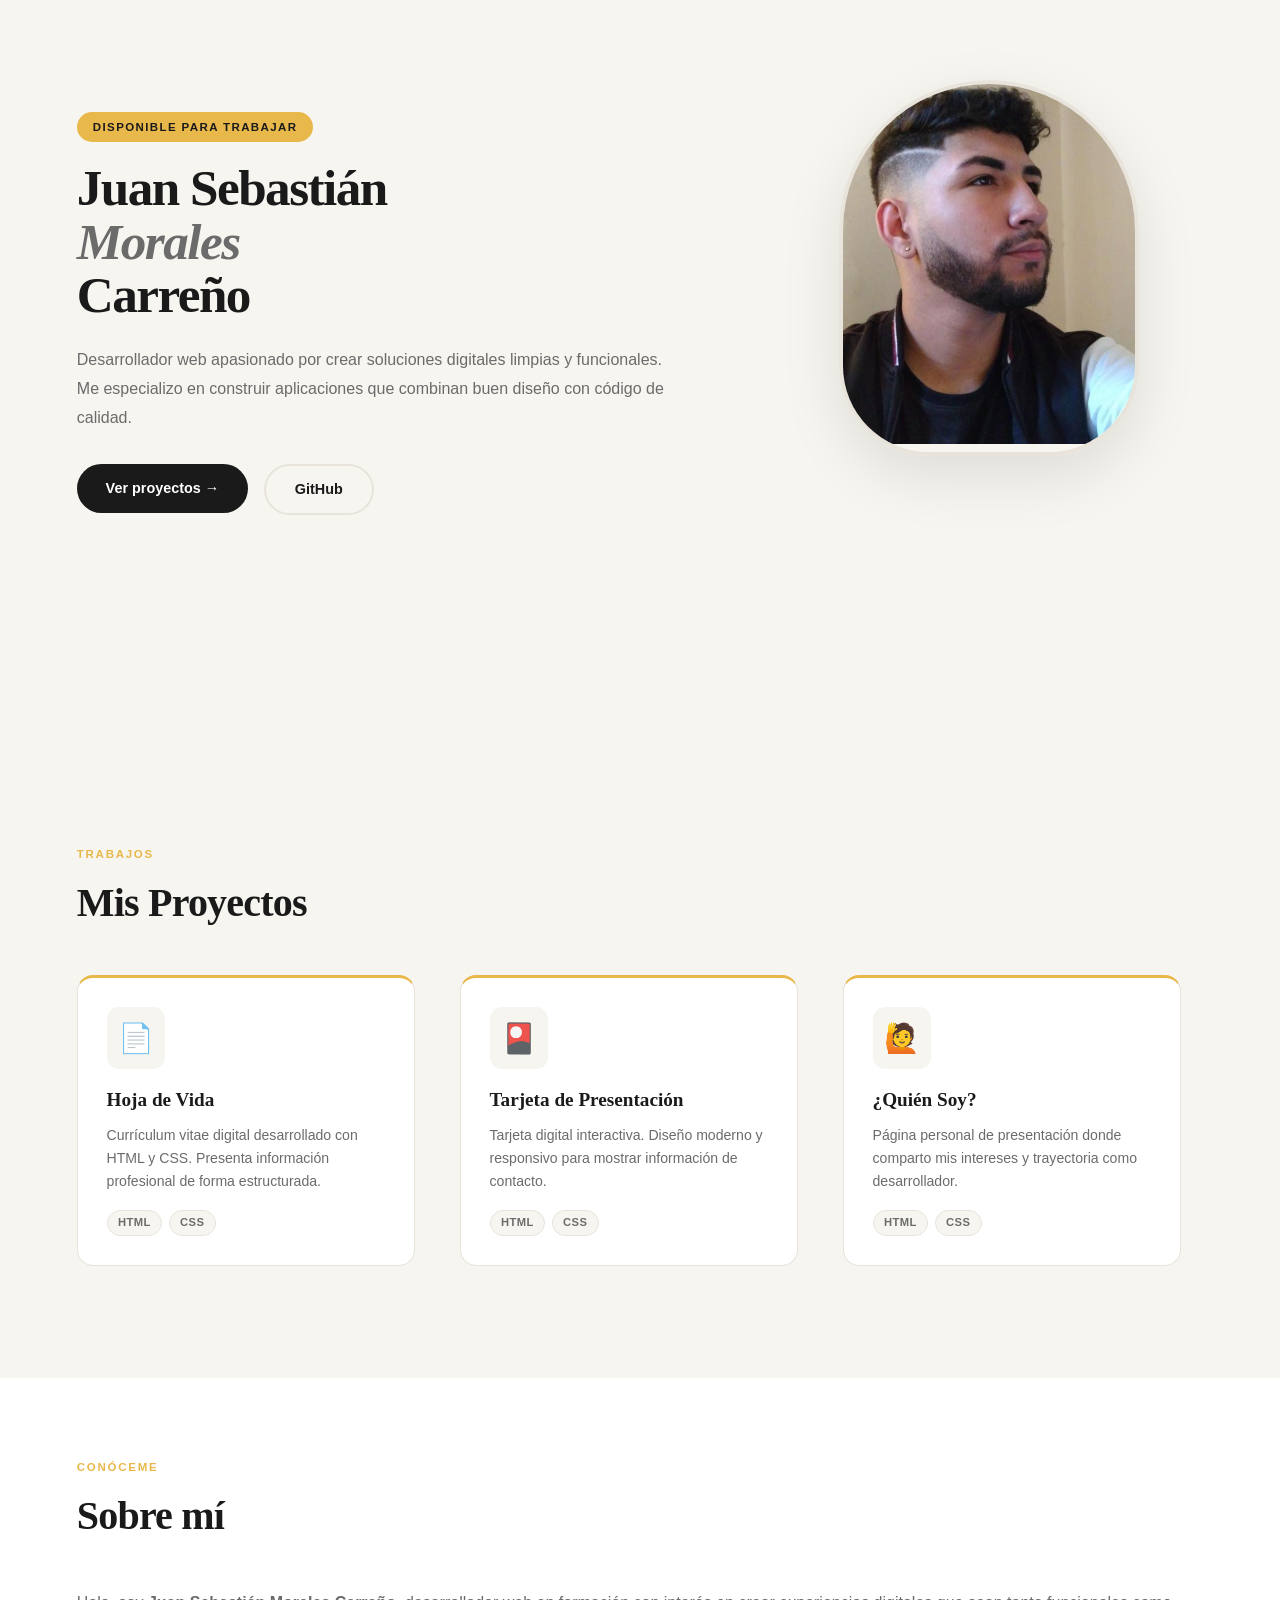
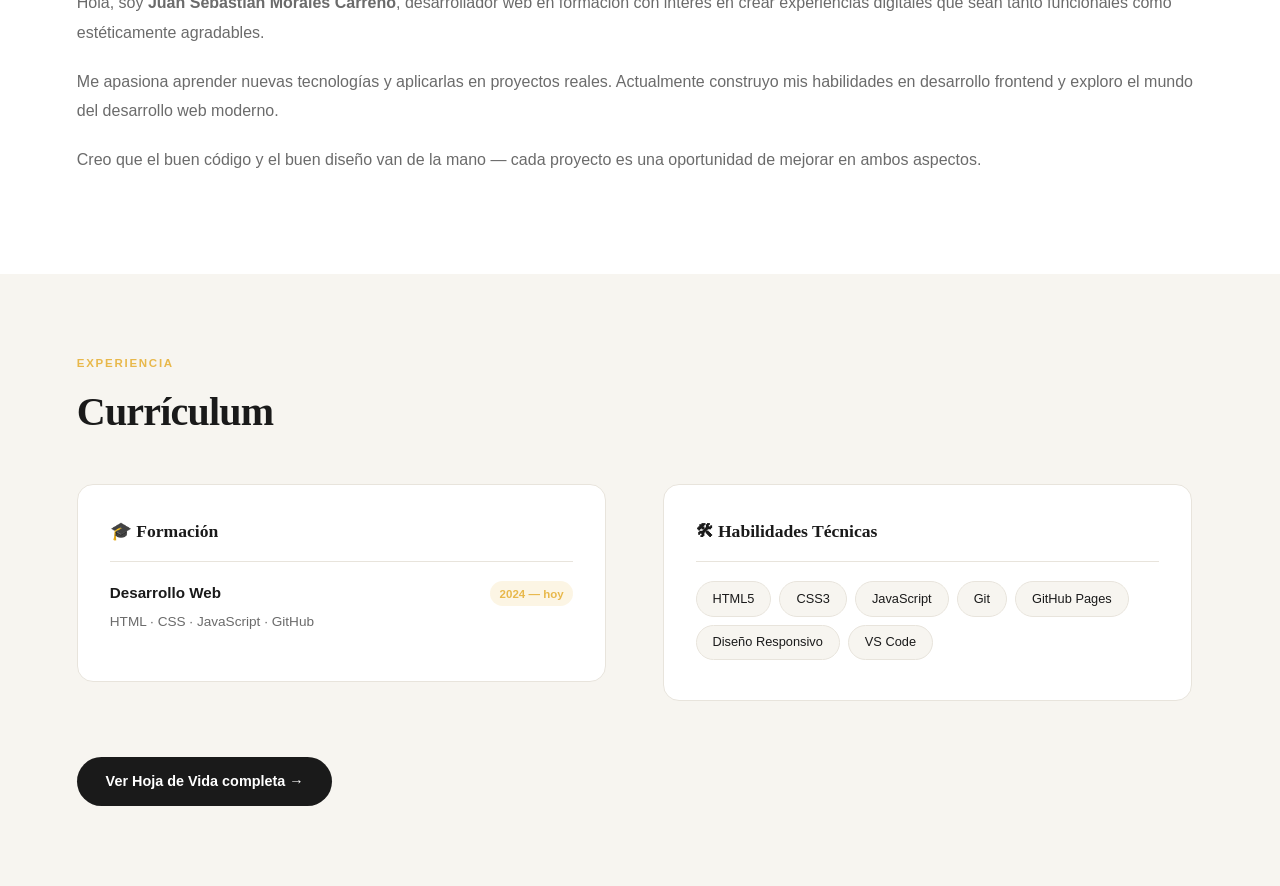
==== index.html @ 696deb28 "Update index.html" ====
<!DOCTYPE html>
<html lang="es">
<head>
    <meta charset="UTF-8">
    <meta name="viewport" content="width=device-width, initial-scale=1.0">
    <title>Portafolio | Juan Sebastián Morales</title>
    <link rel="stylesheet" href="./style.css">
</head>
<body>

    <div class="seccion-inicio">
        <div class="columna-foto">
            <div class="marco-foto">
                <img src="./img/foto_perfil.png" alt="Juan Sebastián Morales">
            </div>
        </div>
        <div class="columna-texto">
            <span class="etiqueta-disponible">Disponible para trabajar</span>
            <h1 class="titulo-principal">Juan Sebastián<br><em>Morales</em><br>Carreño</h1>
            <p class="descripcion-inicio">
                Desarrollador web apasionado por crear soluciones digitales limpias y funcionales.
                Me especializo en construir aplicaciones que combinan buen diseño con código de calidad.
            </p>
            <div class="grupo-botones">
                <a class="btn-primario" onclick="document.getElementById('proyectos').scrollIntoView({behavior:'smooth'})" style="cursor:pointer;">Ver proyectos →</a>
                <a class="btn-secundario" href="https://github.com/juanMorales02" target="_blank">GitHub</a>
            </div>
        </div>
    </div>

    <div class="seccion-proyectos" id="proyectos">
        <span class="etiqueta-seccion">Trabajos</span>
        <h2 class="titulo-seccion">Mis Proyectos</h2>
        <div class="rejilla-proyectos">

            <a class="tarjeta-proyecto" href="./proyecto/Hoja-de-vida/index.html" target="_blank">
                <span class="icono-proyecto">📄</span>
                <span class="nombre-proyecto">Hoja de Vida</span>
                <p class="descripcion-proyecto">Currículum vitae digital desarrollado con HTML y CSS. Presenta información profesional de forma estructurada.</p>
                <div class="grupo-etiquetas">
                    <span class="etiqueta-tech">HTML</span>
                    <span class="etiqueta-tech">CSS</span>
                </div>
            </a>

            <a class="tarjeta-proyecto" href="./proyecto/Tarjeta/index.html" target="_blank">
                <span class="icono-proyecto">🎴</span>
                <span class="nombre-proyecto">Tarjeta de Presentación</span>
                <p class="descripcion-proyecto">Tarjeta digital interactiva. Diseño moderno y responsivo para mostrar información de contacto.</p>
                <div class="grupo-etiquetas">
                    <span class="etiqueta-tech">HTML</span>
                    <span class="etiqueta-tech">CSS</span>
                </div>
            </a>

            <a class="tarjeta-proyecto" href="./proyecto/Quien-Soy/index.html" target="_blank">
                <span class="icono-proyecto">🙋</span>
                <span class="nombre-proyecto">¿Quién Soy?</span>
                <p class="descripcion-proyecto">Página personal de presentación donde comparto mis intereses y trayectoria como desarrollador.</p>
                <div class="grupo-etiquetas">
                    <span class="etiqueta-tech">HTML</span>
                    <span class="etiqueta-tech">CSS</span>
                </div>
            </a>

        </div>
    </div>

    <div class="seccion-sobre-mi" id="sobre-mi">
        <span class="etiqueta-seccion">Conóceme</span>
        <h2 class="titulo-seccion">Sobre mí</h2>
        <p class="parrafo-sobre-mi">
            Hola, soy <strong>Juan Sebastián Morales Carreño</strong>, desarrollador web en formación con interés en crear experiencias digitales que sean tanto funcionales como estéticamente agradables.
        </p>
        <p class="parrafo-sobre-mi">
            Me apasiona aprender nuevas tecnologías y aplicarlas en proyectos reales. Actualmente construyo mis habilidades en desarrollo frontend y exploro el mundo del desarrollo web moderno.
        </p>
        <p class="parrafo-sobre-mi">
            Creo que el buen código y el buen diseño van de la mano — cada proyecto es una oportunidad de mejorar en ambos aspectos.
        </p>
    </div>

    <div class="seccion-curriculum" id="curriculum">
        <span class="etiqueta-seccion">Experiencia</span>
        <h2 class="titulo-seccion">Currículum</h2>
        <div class="rejilla-cv">
            <div class="tarjeta-cv">
                <span class="encabezado-cv">🎓 Formación</span>
                <div class="elemento-cv">
                    <span class="titulo-cv">Desarrollo Web</span>
                    <span class="fecha-cv">2024 — hoy</span>
                    <span class="subtitulo-cv">HTML · CSS · JavaScript · GitHub</span>
                </div>
            </div>
            <div class="tarjeta-cv">
                <span class="encabezado-cv">🛠 Habilidades Técnicas</span>
                <div class="lista-habilidades">
                    <span class="habilidad">HTML5</span>
                    <span class="habilidad">CSS3</span>
                    <span class="habilidad">JavaScript</span>
                    <span class="habilidad">Git</span>
                    <span class="habilidad">GitHub Pages</span>
                    <span class="habilidad">Diseño Responsivo</span>
                    <span class="habilidad">VS Code</span>
                </div>
            </div>
        </div>
        <div class="centro-boton">
            <a class="btn-primario" href="./proyecto/Hoja-de-vida/index.html" target="_blank">Ver Hoja de Vida completa →</a>
        </div>
    </div>

</body>
</html>
---- style.css ----
* { box-sizing: border-box; margin: 0; padding: 0; }
 
    :root {
      --fondo: #f7f5f0;
      --superficie: #ffffff;
      --texto: #1a1a1a;
      --apagado: #6b6b6b;
      --acento: #e8b84b;
      --borde: #e8e4dc;
      --radio: 16px;
    }
 
    html { scroll-behavior: smooth; }
 
    body {
      font-family: "DM Sans", sans-serif;
      background: var(--fondo);
      color: var(--texto);
      line-height: 1.6;
    }

    .seccion-inicio {
      padding: 5rem 6%;
      background: var(--fondo);
      min-height: 85vh;
      overflow: hidden;
    }
    .columna-foto {
      width: 38%;
      float: right;
      text-align: center;
    }
    .marco-foto {
      width: 100%;
      max-width: 300px;
      border-radius: 200px 200px 120px 120px;
      overflow: hidden;
      border: 4px solid var(--borde);
      box-shadow: 0 20px 60px rgba(0,0,0,0.1);
      margin: 0 auto;
    }
    .marco-foto img {
      width: 100%;
      height: 360px;
      object-fit: cover;
      object-position: top center;
    }
    .columna-texto {
      width: 55%;
      float: left;
      padding-right: 2rem;
      padding-top: 2rem;
    }
    .etiqueta-disponible {
      background: var(--acento);
      color: var(--texto);
      font-size: 0.72rem;
      font-weight: 700;
      letter-spacing: 0.12em;
      text-transform: uppercase;
      padding: 0.35rem 1rem;
      border-radius: 99px;
      margin-bottom: 1.2rem;
      float: left;
      clear: left;
    }
    .titulo-principal {
      font-family: "Playfair Display", serif;
      font-size: 3.2rem;
      font-weight: 900;
      line-height: 1.05;
      letter-spacing: -0.03em;
      margin-bottom: 1.5rem;
      float: left;
      clear: left;
      width: 100%;
    }
    .titulo-principal em {
      font-style: italic;
      color: var(--apagado);
    }
    .descripcion-inicio {
      font-size: 1rem;
      color: var(--apagado);
      line-height: 1.8;
      margin-bottom: 2rem;
      float: left;
      clear: left;
      width: 100%;
    }
    .grupo-botones {
      float: left;
      clear: left;
      width: 100%;
      overflow: hidden;
    }
    .btn-primario {
      background: var(--texto);
      color: #fff;
      float: left;
      margin-right: 1rem;
      padding: 0.8rem 1.8rem;
      border-radius: 99px;
      font-size: 0.9rem;
      font-weight: 600;
      text-decoration: none;
      cursor: pointer;
      border: none;
    }
    .btn-secundario {
      background: transparent;
      color: var(--texto);
      border: 2px solid var(--borde);
      float: left;
      padding: 0.75rem 1.8rem;
      border-radius: 99px;
      font-size: 0.9rem;
      font-weight: 600;
      text-decoration: none;
      cursor: pointer;
    }

    .etiqueta-seccion {
      font-size: 0.72rem;
      font-weight: 700;
      letter-spacing: 0.15em;
      text-transform: uppercase;
      color: var(--acento);
      margin-bottom: 0.5rem;
      float: left;
      clear: both;
      width: 100%;
    }
    .titulo-seccion {
      font-family: "Playfair Display", serif;
      font-size: 2.5rem;
      font-weight: 700;
      letter-spacing: -0.02em;
      margin-bottom: 2.5rem;
      float: left;
      clear: both;
      width: 100%;
    }

    .seccion-proyectos {
      padding: 5rem 6%;
      background: var(--fondo);
      overflow: hidden;
    }
    .rejilla-proyectos {
      overflow: hidden;
      width: 100%;
      float: left;
    }
    .tarjeta-proyecto {
      width: 30%;
      float: left;
      margin-right: 4%;
      margin-bottom: 2rem;
      background: var(--superficie);
      border: 1px solid var(--borde);
      border-top: 3px solid var(--acento);
      border-radius: var(--radio);
      padding: 1.8rem;
      text-decoration: none;
      color: inherit;
      overflow: hidden;
    }
    .tarjeta-proyecto:nth-child(3n) { margin-right: 0; }
    .tarjeta-proyecto:hover { box-shadow: 0 16px 40px rgba(0,0,0,0.1); }
    .icono-proyecto {
      font-size: 1.8rem;
      background: var(--fondo);
      border-radius: 12px;
      padding: 0.5rem 0.7rem;
      margin-bottom: 1rem;
      float: left;
      clear: both;
    }
    .nombre-proyecto {
      font-family: "Playfair Display", serif;
      font-size: 1.2rem;
      font-weight: 700;
      margin-bottom: 0.5rem;
      float: left;
      clear: both;
      width: 100%;
    }
    .descripcion-proyecto {
      color: var(--apagado);
      font-size: 0.88rem;
      line-height: 1.65;
      margin-bottom: 1rem;
      float: left;
      clear: both;
      width: 100%;
    }
    .grupo-etiquetas {
      overflow: hidden;
      float: left;
      clear: both;
    }
    .etiqueta-tech {
      font-size: 0.7rem;
      font-weight: 600;
      background: var(--fondo);
      color: var(--apagado);
      padding: 0.2rem 0.65rem;
      border-radius: 99px;
      border: 1px solid var(--borde);
      text-transform: uppercase;
      letter-spacing: 0.04em;
      float: left;
      margin-right: 0.4rem;
    }

    .seccion-sobre-mi {
      padding: 5rem 6%;
      background: var(--superficie);
      overflow: hidden;
    }
    .parrafo-sobre-mi {
      color: var(--apagado);
      font-size: 1rem;
      line-height: 1.85;
      margin-bottom: 1.2rem;
      float: left;
      clear: both;
      width: 100%;
    }
 
    .seccion-curriculum {
      padding: 5rem 6%;
      background: var(--fondo);
      overflow: hidden;
    }
    .rejilla-cv {
      overflow: hidden;
      width: 100%;
      float: left;
    }
    .tarjeta-cv {
      width: 47%;
      float: left;
      margin-right: 5%;
      background: var(--superficie);
      border: 1px solid var(--borde);
      border-radius: var(--radio);
      padding: 2rem;
      margin-bottom: 1.5rem;
      overflow: hidden;
    }
    .tarjeta-cv:nth-child(2n) { margin-right: 0; }
    .encabezado-cv {
      font-family: "Playfair Display", serif;
      font-size: 1.1rem;
      font-weight: 700;
      padding-bottom: 1rem;
      border-bottom: 1px solid var(--borde);
      margin-bottom: 1.2rem;
      float: left;
      clear: both;
      width: 100%;
    }
    .elemento-cv {
      float: left;
      clear: both;
      width: 100%;
      margin-bottom: 1rem;
      overflow: hidden;
    }
    .titulo-cv {
      font-weight: 600;
      font-size: 0.95rem;
      float: left;
    }
    .fecha-cv {
      font-size: 0.72rem;
      color: var(--acento);
      font-weight: 700;
      background: rgba(232,184,75,0.15);
      padding: 0.2rem 0.6rem;
      border-radius: 99px;
      float: right;
    }
    .subtitulo-cv {
      font-size: 0.85rem;
      color: var(--apagado);
      margin-top: 0.3rem;
      float: left;
      clear: both;
      width: 100%;
    }
    .lista-habilidades {
      overflow: hidden;
      float: left;
      clear: both;
      width: 100%;
    }
    .habilidad {
      font-size: 0.8rem;
      font-weight: 500;
      background: var(--fondo);
      color: var(--texto);
      padding: 0.4rem 1rem;
      border-radius: 99px;
      border: 1px solid var(--borde);
      float: left;
      margin-right: 0.5rem;
      margin-bottom: 0.5rem;
    }
    .centro-boton {
      text-align: center;
      float: left;
      clear: both;
      width: 100%;
      margin-top: 2rem;
    }
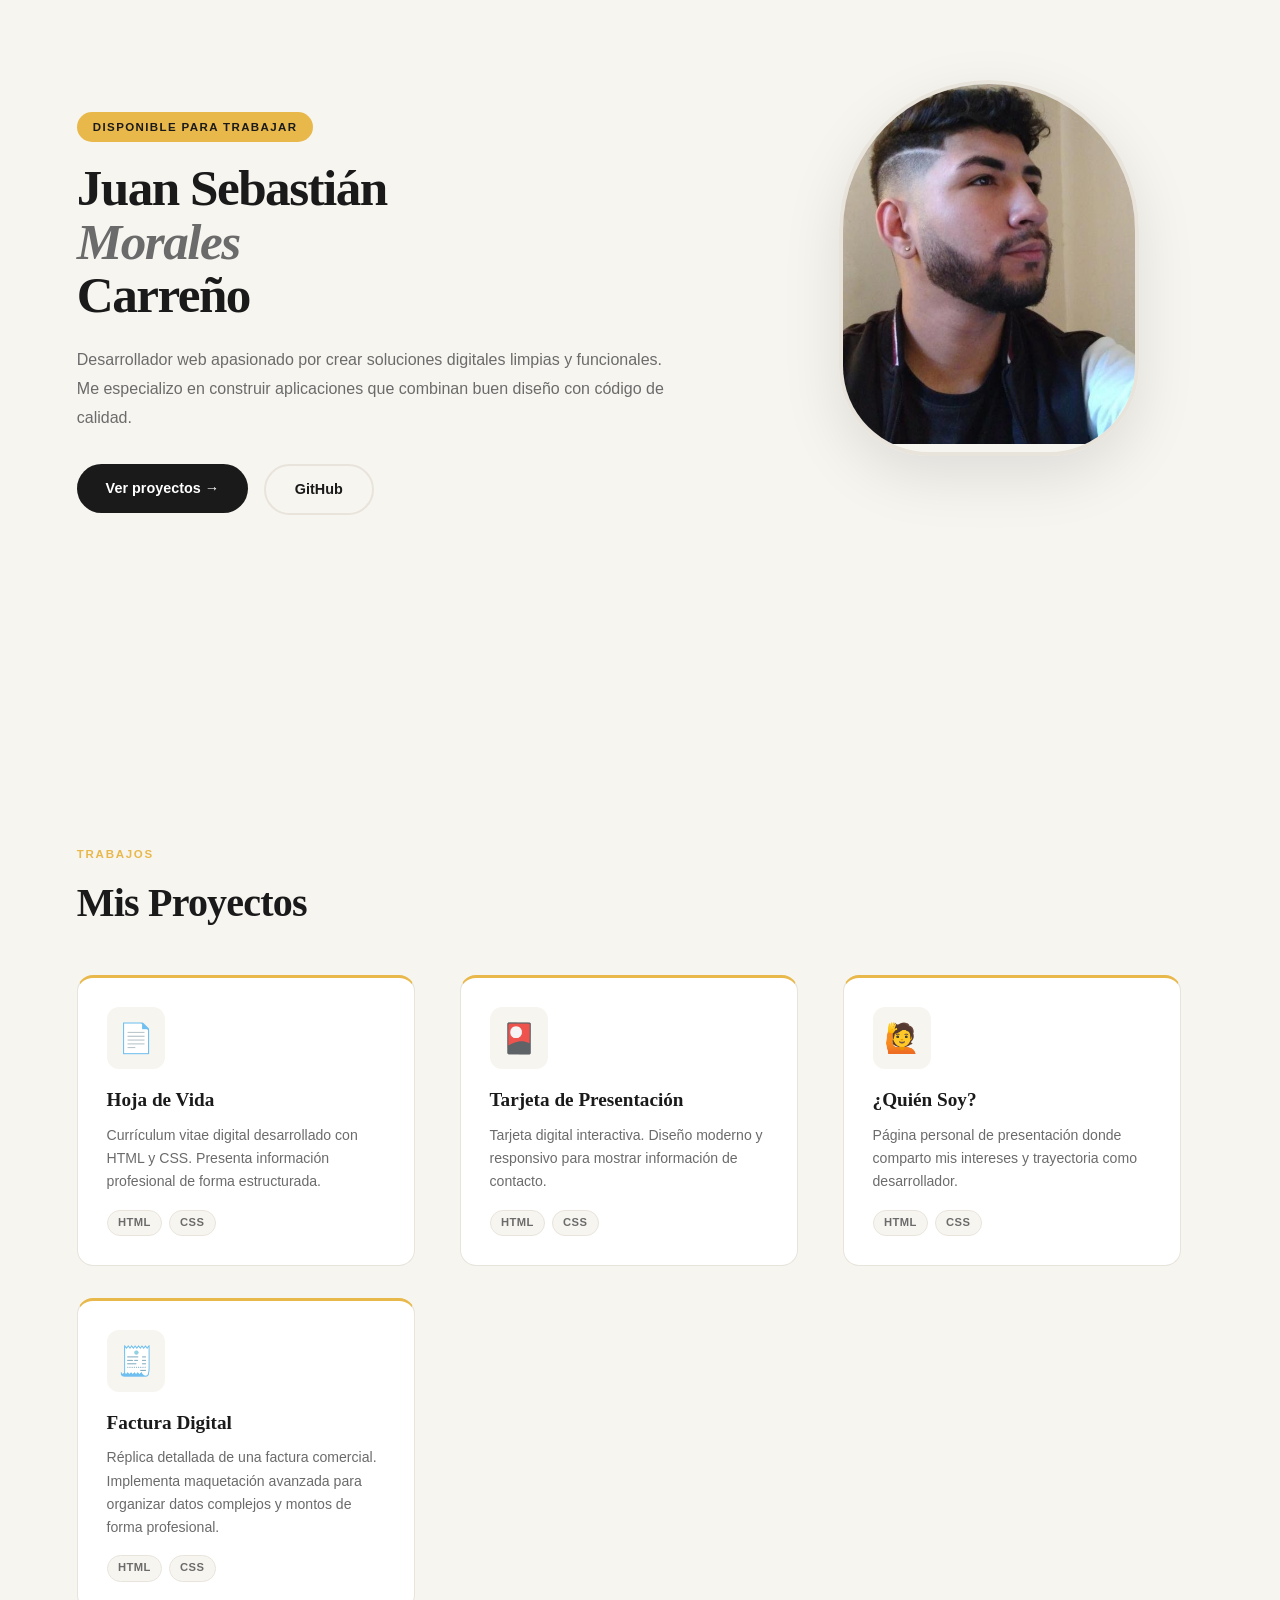
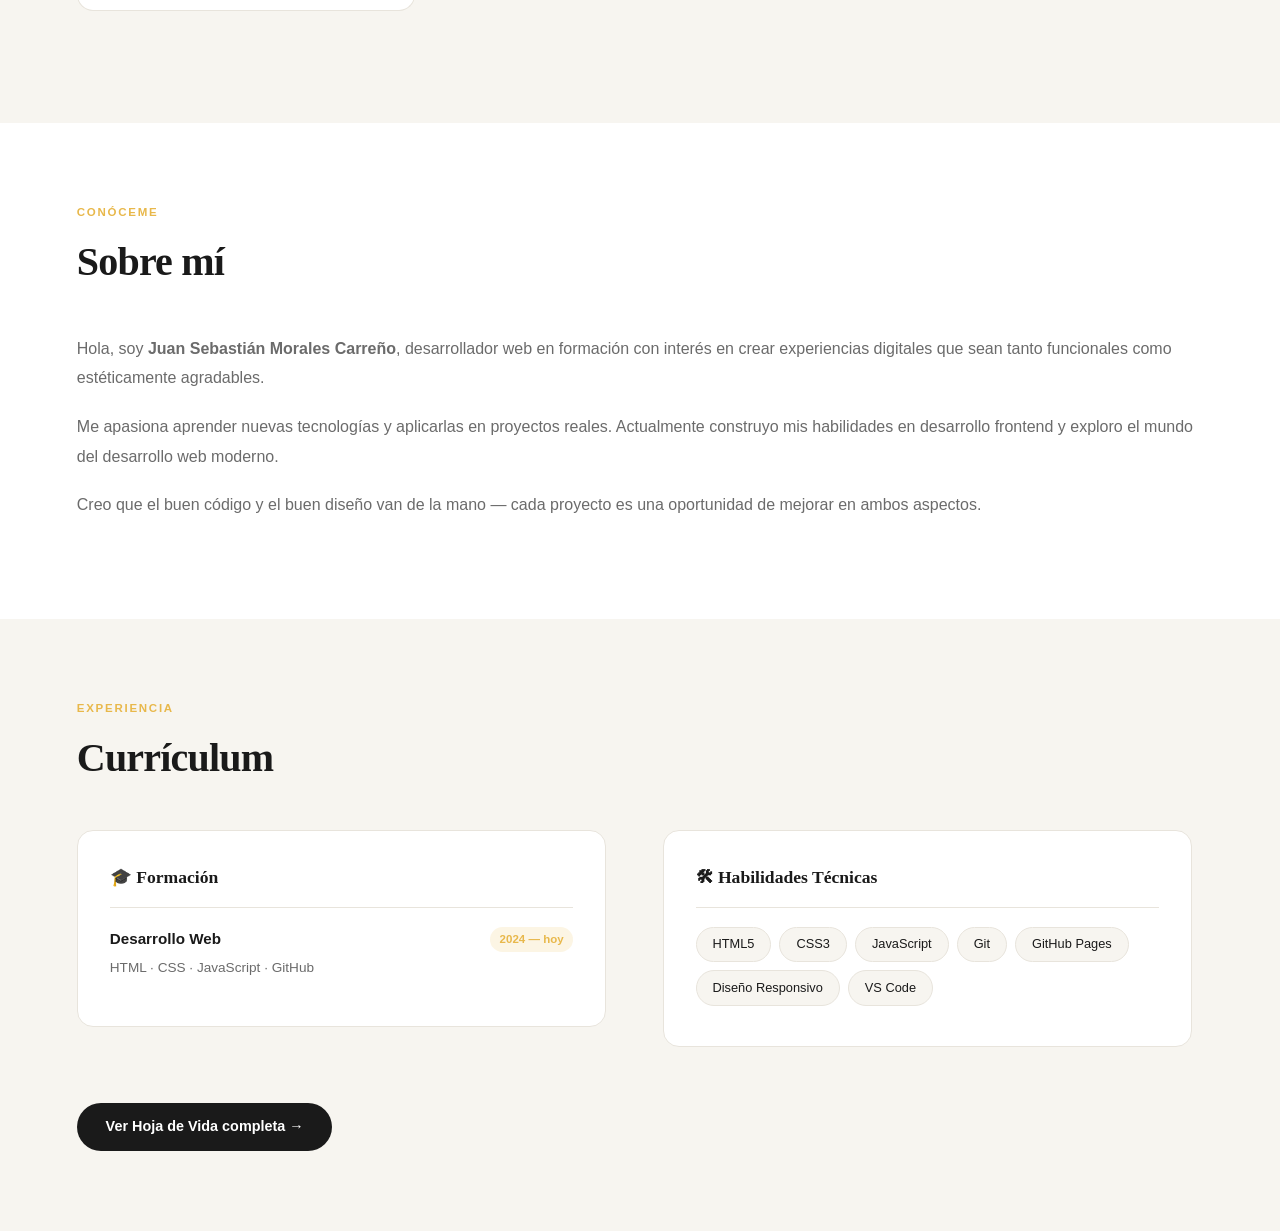
==== commit 5ee7309b: "agregue la tarjeta para factura en el portafolio" ====
--- a/index.html
+++ b/index.html
@@ -1,114 +1,175 @@
-<!DOCTYPE html>
+<!doctype html>
 <html lang="es">
-<head>
-    <meta charset="UTF-8">
-    <meta name="viewport" content="width=device-width, initial-scale=1.0">
+  <head>
+    <meta charset="UTF-8" />
+    <meta name="viewport" content="width=device-width, initial-scale=1.0" />
     <title>Portafolio | Juan Sebastián Morales</title>
-    <link rel="stylesheet" href="./style.css">
-</head>
-<body>
-
+    <link rel="stylesheet" href="./style.css" />
+  </head>
+  <body>
     <div class="seccion-inicio">
-        <div class="columna-foto">
-            <div class="marco-foto">
-                <img src="./img/foto_perfil.png" alt="Juan Sebastián Morales">
-            </div>
+      <div class="columna-foto">
+        <div class="marco-foto">
+          <img src="./img/foto_perfil.png" alt="Juan Sebastián Morales" />
         </div>
-        <div class="columna-texto">
-            <span class="etiqueta-disponible">Disponible para trabajar</span>
-            <h1 class="titulo-principal">Juan Sebastián<br><em>Morales</em><br>Carreño</h1>
-            <p class="descripcion-inicio">
-                Desarrollador web apasionado por crear soluciones digitales limpias y funcionales.
-                Me especializo en construir aplicaciones que combinan buen diseño con código de calidad.
-            </p>
-            <div class="grupo-botones">
-                <a class="btn-primario" onclick="document.getElementById('proyectos').scrollIntoView({behavior:'smooth'})" style="cursor:pointer;">Ver proyectos →</a>
-                <a class="btn-secundario" href="https://github.com/juanMorales02" target="_blank">GitHub</a>
-            </div>
+      </div>
+      <div class="columna-texto">
+        <span class="etiqueta-disponible">Disponible para trabajar</span>
+        <h1 class="titulo-principal">
+          Juan Sebastián<br /><em>Morales</em><br />Carreño
+        </h1>
+        <p class="descripcion-inicio">
+          Desarrollador web apasionado por crear soluciones digitales limpias y
+          funcionales. Me especializo en construir aplicaciones que combinan
+          buen diseño con código de calidad.
+        </p>
+        <div class="grupo-botones">
+          <a
+            class="btn-primario"
+            onclick="
+              document
+                .getElementById('proyectos')
+                .scrollIntoView({ behavior: 'smooth' })
+            "
+            style="cursor: pointer"
+            >Ver proyectos →</a
+          >
+          <a
+            class="btn-secundario"
+            href="https://github.com/juanMorales02"
+            target="_blank"
+            >GitHub</a
+          >
         </div>
+      </div>
     </div>
 
     <div class="seccion-proyectos" id="proyectos">
-        <span class="etiqueta-seccion">Trabajos</span>
-        <h2 class="titulo-seccion">Mis Proyectos</h2>
-        <div class="rejilla-proyectos">
+      <span class="etiqueta-seccion">Trabajos</span>
+      <h2 class="titulo-seccion">Mis Proyectos</h2>
+      <div class="rejilla-proyectos">
+        <a
+          class="tarjeta-proyecto"
+          href="./proyectos/Hoja-de-vida-main/index.html"
+          target="_blank"
+        >
+          <span class="icono-proyecto">📄</span>
+          <span class="nombre-proyecto">Hoja de Vida</span>
+          <p class="descripcion-proyecto">
+            Currículum vitae digital desarrollado con HTML y CSS. Presenta
+            información profesional de forma estructurada.
+          </p>
+          <div class="grupo-etiquetas">
+            <span class="etiqueta-tech">HTML</span>
+            <span class="etiqueta-tech">CSS</span>
+          </div>
+        </a>
 
-            <a class="tarjeta-proyecto" href="./proyecto/Hoja-de-vida/index.html" target="_blank">
-                <span class="icono-proyecto">📄</span>
-                <span class="nombre-proyecto">Hoja de Vida</span>
-                <p class="descripcion-proyecto">Currículum vitae digital desarrollado con HTML y CSS. Presenta información profesional de forma estructurada.</p>
-                <div class="grupo-etiquetas">
-                    <span class="etiqueta-tech">HTML</span>
-                    <span class="etiqueta-tech">CSS</span>
-                </div>
-            </a>
+        <a
+          class="tarjeta-proyecto"
+          href="./proyectos/Tarjeta-main/index.html"
+          target="_blank"
+        >
+          <span class="icono-proyecto">🎴</span>
+          <span class="nombre-proyecto">Tarjeta de Presentación</span>
+          <p class="descripcion-proyecto">
+            Tarjeta digital interactiva. Diseño moderno y responsivo para
+            mostrar información de contacto.
+          </p>
+          <div class="grupo-etiquetas">
+            <span class="etiqueta-tech">HTML</span>
+            <span class="etiqueta-tech">CSS</span>
+          </div>
+        </a>
 
-            <a class="tarjeta-proyecto" href="./proyecto/Tarjeta/index.html" target="_blank">
-                <span class="icono-proyecto">🎴</span>
-                <span class="nombre-proyecto">Tarjeta de Presentación</span>
-                <p class="descripcion-proyecto">Tarjeta digital interactiva. Diseño moderno y responsivo para mostrar información de contacto.</p>
-                <div class="grupo-etiquetas">
-                    <span class="etiqueta-tech">HTML</span>
-                    <span class="etiqueta-tech">CSS</span>
-                </div>
-            </a>
-
-            <a class="tarjeta-proyecto" href="./proyecto/Quien-Soy/index.html" target="_blank">
-                <span class="icono-proyecto">🙋</span>
-                <span class="nombre-proyecto">¿Quién Soy?</span>
-                <p class="descripcion-proyecto">Página personal de presentación donde comparto mis intereses y trayectoria como desarrollador.</p>
-                <div class="grupo-etiquetas">
-                    <span class="etiqueta-tech">HTML</span>
-                    <span class="etiqueta-tech">CSS</span>
-                </div>
-            </a>
-
-        </div>
+        <a
+          class="tarjeta-proyecto"
+          href="./proyectos/Quien-Soy-main/index.html"
+          target="_blank"
+        >
+          <span class="icono-proyecto">🙋</span>
+          <span class="nombre-proyecto">¿Quién Soy?</span>
+          <p class="descripcion-proyecto">
+            Página personal de presentación donde comparto mis intereses y
+            trayectoria como desarrollador.
+          </p>
+          <div class="grupo-etiquetas">
+            <span class="etiqueta-tech">HTML</span>
+            <span class="etiqueta-tech">CSS</span>
+          </div>
+        </a>
+        <a
+          class="tarjeta-proyecto"
+          href="./proyectos/Factura-2-main/index.html"
+          target="_blank"
+        >
+          <span class="icono-proyecto">🧾</span>
+          <span class="nombre-proyecto">Factura Digital</span>
+          <p class="descripcion-proyecto">
+            Réplica detallada de una factura comercial. Implementa maquetación
+            avanzada para organizar datos complejos y montos de forma
+            profesional.
+          </p>
+          <div class="grupo-etiquetas">
+            <span class="etiqueta-tech">HTML</span>
+            <span class="etiqueta-tech">CSS</span>
+          </div>
+        </a>
+      </div>
     </div>
 
     <div class="seccion-sobre-mi" id="sobre-mi">
-        <span class="etiqueta-seccion">Conóceme</span>
-        <h2 class="titulo-seccion">Sobre mí</h2>
-        <p class="parrafo-sobre-mi">
-            Hola, soy <strong>Juan Sebastián Morales Carreño</strong>, desarrollador web en formación con interés en crear experiencias digitales que sean tanto funcionales como estéticamente agradables.
-        </p>
-        <p class="parrafo-sobre-mi">
-            Me apasiona aprender nuevas tecnologías y aplicarlas en proyectos reales. Actualmente construyo mis habilidades en desarrollo frontend y exploro el mundo del desarrollo web moderno.
-        </p>
-        <p class="parrafo-sobre-mi">
-            Creo que el buen código y el buen diseño van de la mano — cada proyecto es una oportunidad de mejorar en ambos aspectos.
-        </p>
+      <span class="etiqueta-seccion">Conóceme</span>
+      <h2 class="titulo-seccion">Sobre mí</h2>
+      <p class="parrafo-sobre-mi">
+        Hola, soy <strong>Juan Sebastián Morales Carreño</strong>, desarrollador
+        web en formación con interés en crear experiencias digitales que sean
+        tanto funcionales como estéticamente agradables.
+      </p>
+      <p class="parrafo-sobre-mi">
+        Me apasiona aprender nuevas tecnologías y aplicarlas en proyectos
+        reales. Actualmente construyo mis habilidades en desarrollo frontend y
+        exploro el mundo del desarrollo web moderno.
+      </p>
+      <p class="parrafo-sobre-mi">
+        Creo que el buen código y el buen diseño van de la mano — cada proyecto
+        es una oportunidad de mejorar en ambos aspectos.
+      </p>
     </div>
 
     <div class="seccion-curriculum" id="curriculum">
-        <span class="etiqueta-seccion">Experiencia</span>
-        <h2 class="titulo-seccion">Currículum</h2>
-        <div class="rejilla-cv">
-            <div class="tarjeta-cv">
-                <span class="encabezado-cv">🎓 Formación</span>
-                <div class="elemento-cv">
-                    <span class="titulo-cv">Desarrollo Web</span>
-                    <span class="fecha-cv">2024 — hoy</span>
-                    <span class="subtitulo-cv">HTML · CSS · JavaScript · GitHub</span>
-                </div>
-            </div>
-            <div class="tarjeta-cv">
-                <span class="encabezado-cv">🛠 Habilidades Técnicas</span>
-                <div class="lista-habilidades">
-                    <span class="habilidad">HTML5</span>
-                    <span class="habilidad">CSS3</span>
-                    <span class="habilidad">JavaScript</span>
-                    <span class="habilidad">Git</span>
-                    <span class="habilidad">GitHub Pages</span>
-                    <span class="habilidad">Diseño Responsivo</span>
-                    <span class="habilidad">VS Code</span>
-                </div>
-            </div>
+      <span class="etiqueta-seccion">Experiencia</span>
+      <h2 class="titulo-seccion">Currículum</h2>
+      <div class="rejilla-cv">
+        <div class="tarjeta-cv">
+          <span class="encabezado-cv">🎓 Formación</span>
+          <div class="elemento-cv">
+            <span class="titulo-cv">Desarrollo Web</span>
+            <span class="fecha-cv">2024 — hoy</span>
+            <span class="subtitulo-cv">HTML · CSS · JavaScript · GitHub</span>
+          </div>
         </div>
-        <div class="centro-boton">
-            <a class="btn-primario" href="./proyecto/Hoja-de-vida/index.html" target="_blank">Ver Hoja de Vida completa →</a>
+        <div class="tarjeta-cv">
+          <span class="encabezado-cv">🛠 Habilidades Técnicas</span>
+          <div class="lista-habilidades">
+            <span class="habilidad">HTML5</span>
+            <span class="habilidad">CSS3</span>
+            <span class="habilidad">JavaScript</span>
+            <span class="habilidad">Git</span>
+            <span class="habilidad">GitHub Pages</span>
+            <span class="habilidad">Diseño Responsivo</span>
+            <span class="habilidad">VS Code</span>
+          </div>
         </div>
+      </div>
+      <div class="centro-boton">
+        <a
+          class="btn-primario"
+          href="./proyectos/Hoja-de-vida-main/index.html"
+          target="_blank"
+          >Ver Hoja de Vida completa →</a
+        >
+      </div>
     </div>
-
-</body>
+  </body>
 </html>
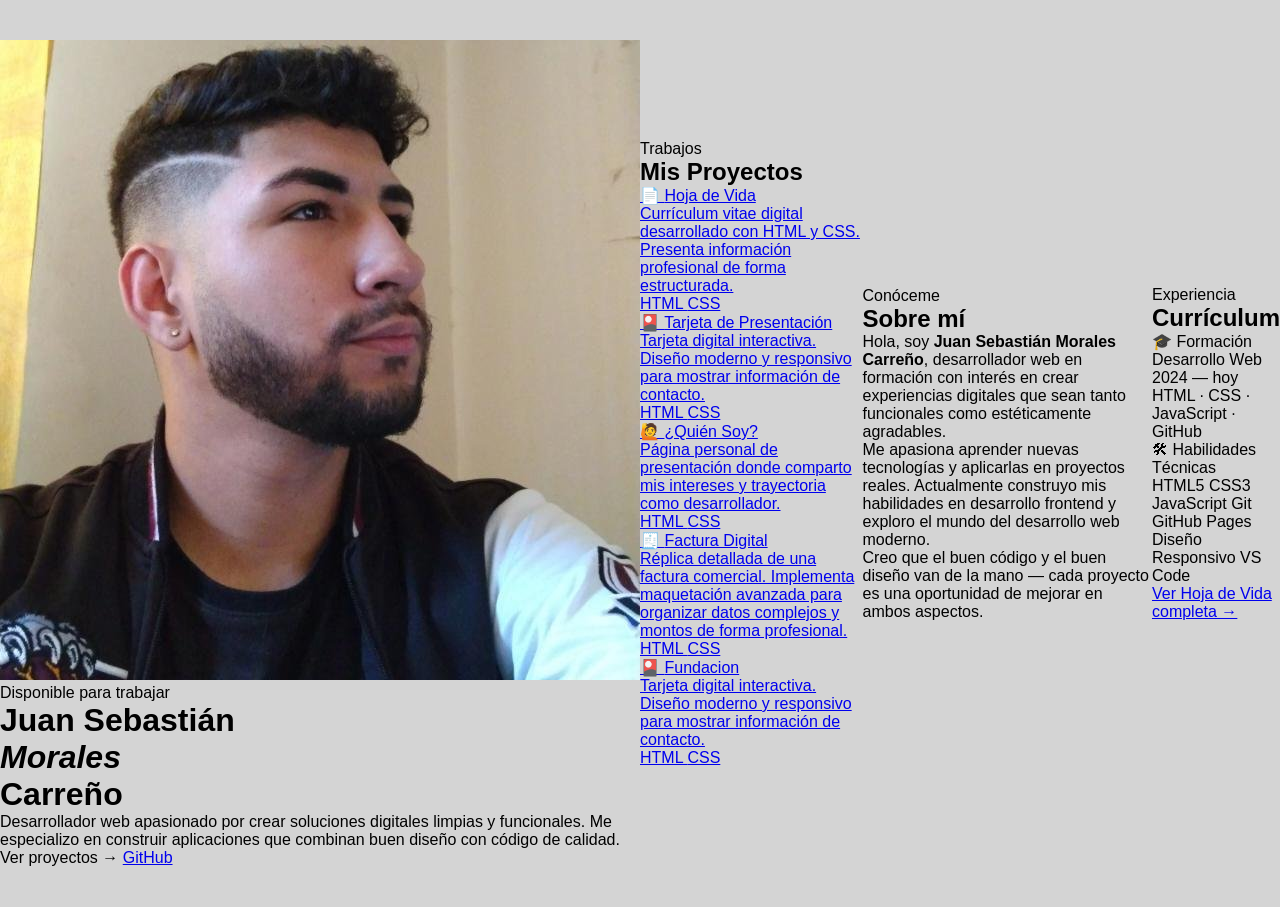
==== commit c7f470a6: "Update index.html" ====
--- a/index.html
+++ b/index.html
@@ -115,6 +115,22 @@
             <span class="etiqueta-tech">CSS</span>
           </div>
         </a>
+         <a
+          class="tarjeta-proyecto"
+          href="./proyectos/Tarjeta-main/index.html"
+          target="_blank"
+        >
+          <span class="icono-proyecto">🎴</span>
+          <span class="nombre-proyecto">Fundacion </span>
+          <p class="descripcion-proyecto">
+            Tarjeta digital interactiva. Diseño moderno y responsivo para
+            mostrar información de contacto.
+          </p>
+          <div class="grupo-etiquetas">
+            <span class="etiqueta-tech">HTML</span>
+            <span class="etiqueta-tech">CSS</span>
+          </div>
+        </a>
       </div>
     </div>
 
--- a/style.css
+++ b/style.css
@@ -1,318 +1,576 @@
-   * { box-sizing: border-box; margin: 0; padding: 0; }
- 
-    :root {
-      --fondo: #f7f5f0;
-      --superficie: #ffffff;
-      --texto: #1a1a1a;
-      --apagado: #6b6b6b;
-      --acento: #e8b84b;
-      --borde: #e8e4dc;
-      --radio: 16px;
-    }
- 
-    html { scroll-behavior: smooth; }
- 
+* {
+    margin: 0;
+    box-sizing: border-box;
+}
+
+body {
+    min-height: 100vh;
+    background-color: rgb(212, 212, 212);
+    display: flex;
+    justify-content: center;
+    align-items: center;
+    padding: 40px 0;
+    font-family: 'Poppins', sans-serif;
+}
+
+.box {
+    width: clamp(480px, 30%, 900px);
+
+    background-color: rgb(255, 255, 255);
+}
+
+/* PARTE 1*/
+.parte1 {
+    background-color: rgb(36, 41, 49);
+    display: grid;
+    grid-template-columns: 1fr 1fr;
+    border-bottom: 7px solid rgb(204, 68, 91);
+    padding: 22px 28px;
+}
+
+.icon1 {
+    display: flex;
+    align-items: center;
+}
+
+.icon1 img {
+    width: 70%;
+}
+
+.icon2 {
+    display: flex;
+    align-items: center;
+    justify-content: flex-end;
+}
+
+.icon2 img {
+    width: 75%;
+}
+
+/*   PARTE 2  */
+.parte2 {
+    background-color: rgb(36, 41, 49);
+    color: white;
+    display: grid;
+    grid-template-columns: 3fr 1fr 1fr;
+    padding: 15px;
+}
+
+.text1 {
+    display: flex;
+    flex-direction: column;
+    justify-content: center;
+    padding-left: 15px;
+}
+
+.text1 h1 {
+    font-size: 0.7em;
+    font-weight: 600;
+
+}
+
+.text1 h3 {
+    font-size: 0.5em;
+    font-weight: 300;
+    line-height: 1.5;
+}
+
+.text2 {
+    display: flex;
+    flex-direction: column;
+    justify-content: center;
+    margin-left: 20px;
+    font-size: 0.35em;
+    font-weight: 400;
+
+}
+
+.text3 {
+    display: flex;
+    flex-direction: column;
+    justify-content: center;
+    font-size: 0.45em;
+    font-weight: 500;
+    text-align: left;
+}
+
+/*  PARTE 3  */
+.parte3 {
+    background-color: rgb(228, 228, 228);
+    display: grid;
+    grid-template-columns: 40px 1fr 70px 50px 70px;
+    align-items: center;
+    padding: 10px 40px;
+    font-size: 0.72em;
+    font-weight: 600;
+}
+
+#desc {
+    text-align: left;
+}
+
+#desc1 {
+    text-align: left;
+}
+
+#desc2 {
+    text-align: center;
+}
+
+#desc3 {
+    text-align: center;
+}
+
+#desc4 {
+    margin-left: 30px;
+}
+
+/*PARTE 4 */
+.parte4 {
+    display: flex;
+    flex-direction: column;
+    padding: 0 40px;
+
+}
+
+.fact {
+    display: grid;
+    grid-template-columns: 40px 1fr 70px 50px 70px;
+    align-items: center;
+    padding: 18px 10px;
+    font-size: 0.72em;
+   
+    margin: 0 -10px;
+}
+.fact {
+  position: relative;
+}
+.fact::after {
+  content: '';
+  position: absolute;
+  bottom: 0;
+   left: 0px;  
+  right: 10px;
+  border-bottom: 1px solid rgb(172, 171, 171);
+}
+.fact:last-child::after {
+  display: none;
+}
+
+.fact.vacia {
+    padding: 40px 0;
+    border-bottom: none;
+}
+
+.parte4 .fact div {
+    font-weight: 400;
+}
+
+.parte4 .fact .desc {
+    text-align: left;
+}
+
+.parte4 .fact .desc1 {
+    text-align: left;
+    white-space: nowrap;
+    overflow: hidden;
+    text-overflow: ellipsis;
+}
+
+.parte4 .fact div:nth-child(3) {
+    text-align: center;
+}
+
+.parte4 .fact div:nth-child(4) {
+    text-align: center;
+}
+
+.parte4 .fact div:nth-child(5) {
+    text-align: right;
+}
+
+.parte4 #espacio {
+    padding: 25px 0px;
+}
+
+/* PARTE 5 */
+.parte5 {
+    display: grid;
+    grid-template-columns: 1.3fr 0.7fr;
+    padding: 22px 40px;
+    align-items: start;
+    gap: 10px;
+}
+
+.parte5-left h2 {
+    font-size: 0.6em;
+    font-weight: 600;
+    margin-bottom: 7px;
+}
+
+.payment-info h3 {
+    font-size: 0.62em;
+    font-weight: 700;
+    margin-bottom: 5px;
+}
+
+.payment-info p {
+    font-size: 0.45em;
+    font-weight: 500;
+    line-height: 1.5;
+}
+
+.parte5-right {
+    display: flex;
+    flex-direction: column;
+    gap: 5px;
+}
+
+.total-row,
+.total-row2 {
+    display: flex;
+    font-size: 0.62em;
+    font-weight: 700;
+}
+
+.total-row {
+    justify-content: space-between;
+}
+
+.total-row2 span:first-child {
+    width: 130px;
+}
+
+.total-divider {
+    border-top: 1.5px solid rgb(128, 126, 126);
+    margin: 3px -6px 4px -6px;
+}
+
+.total-final {
+    font-size: 0.82em;
+    font-weight: 600;
+}
+
+.total-row .span #precio {
+    justify-content: left;
+}
+
+/*PARTE 6 */
+.parte6 {
+    display: grid;
+    grid-template-columns: 1fr 1fr;
+    padding: 0px 40px 28px 40px;
+    gap: 10px;
+    align-items: end;
+    border-bottom: 15px solid rgb(36, 41, 49);
+}
+
+.firma-line-left {
+    width: 48%;
+    border-top: 2px solid rgb(128, 126, 126);
+    padding-top: 10px;
+}
+
+.parte6-left h3 {
+    font-size: 0.65em;
+    font-weight: 700;
+    margin-bottom: 6px;
+}
+
+.parte6-left p {
+    font-size: 0.3em;
+    font-weight: 700;
+    line-height: 1.75;
+    color: rgb(60, 60, 60);
+}
+
+.parte6-right {
+    display: flex;
+    flex-direction: column;
+    align-items: flex-end;
+    gap: 6px;
+
+}
+
+.firma-line {
+    width: 50%;
+    border-top: 1px solid rgb(80, 80, 80);
+}
+
+.parte6-right p {
+    font-size: 0.55em;
+    font-weight: 700;
+    margin-right: 15px;
+}
+
+.tabla-scroll {
+    overflow-x: auto;
+    -webkit-overflow-scrolling: touch;
+}
+
+@media (min-width: 700px) or (max-width: 700px) {
+  .tabla-scroll {
+  overflow-x: scroll;       /* evita el layout shift */
+  scrollbar-gutter: stable; /* reserva el espacio */
+min-width: 300px;
+
+}
+
+
+    .tabla-scroll {
+        overflow-x: auto;
+        -webkit-overflow-scrolling: touch;
+    }
+
+   
+    .parte4 .fact {
+        min-width: 470px;
+       
+    }
+    .parte3{
+        min-width: 500px;
+    }
+
+    .parte3 {
+       
+        grid-template-columns: 32px 0.9fr 60px 44px 60px;
+    }
+   
+    .parte4 .fact {
+        grid-template-columns: 32px 0.7fr 60px 44px 60px;      
+    }
+
+
+  
+}
+
+
+
+
+@media (max-width: 550px) {
     body {
-      font-family: "DM Sans", sans-serif;
-      background: var(--fondo);
-      color: var(--texto);
-      line-height: 1.6;
-    }
-
-    .seccion-inicio {
-      padding: 5rem 6%;
-      background: var(--fondo);
-      min-height: 85vh;
-      overflow: hidden;
-    }
-    .columna-foto {
-      width: 38%;
-      float: right;
-      text-align: center;
-    }
-    .marco-foto {
-      width: 100%;
-      max-width: 300px;
-      border-radius: 200px 200px 120px 120px;
-      overflow: hidden;
-      border: 4px solid var(--borde);
-      box-shadow: 0 20px 60px rgba(0,0,0,0.1);
-      margin: 0 auto;
-    }
-    .marco-foto img {
-      width: 100%;
-      height: 360px;
-      object-fit: cover;
-      object-position: top center;
-    }
-    .columna-texto {
-      width: 55%;
-      float: left;
-      padding-right: 2rem;
-      padding-top: 2rem;
-    }
-    .etiqueta-disponible {
-      background: var(--acento);
-      color: var(--texto);
-      font-size: 0.72rem;
-      font-weight: 700;
-      letter-spacing: 0.12em;
-      text-transform: uppercase;
-      padding: 0.35rem 1rem;
-      border-radius: 99px;
-      margin-bottom: 1.2rem;
-      float: left;
-      clear: left;
-    }
-    .titulo-principal {
-      font-family: "Playfair Display", serif;
-      font-size: 3.2rem;
-      font-weight: 900;
-      line-height: 1.05;
-      letter-spacing: -0.03em;
-      margin-bottom: 1.5rem;
-      float: left;
-      clear: left;
-      width: 100%;
-    }
-    .titulo-principal em {
-      font-style: italic;
-      color: var(--apagado);
-    }
-    .descripcion-inicio {
-      font-size: 1rem;
-      color: var(--apagado);
-      line-height: 1.8;
-      margin-bottom: 2rem;
-      float: left;
-      clear: left;
-      width: 100%;
-    }
-    .grupo-botones {
-      float: left;
-      clear: left;
-      width: 100%;
-      overflow: hidden;
-    }
-    .btn-primario {
-      background: var(--texto);
-      color: #fff;
-      float: left;
-      margin-right: 1rem;
-      padding: 0.8rem 1.8rem;
-      border-radius: 99px;
-      font-size: 0.9rem;
-      font-weight: 600;
-      text-decoration: none;
-      cursor: pointer;
-      border: none;
-    }
-    .btn-secundario {
-      background: transparent;
-      color: var(--texto);
-      border: 2px solid var(--borde);
-      float: left;
-      padding: 0.75rem 1.8rem;
-      border-radius: 99px;
-      font-size: 0.9rem;
-      font-weight: 600;
-      text-decoration: none;
-      cursor: pointer;
-    }
-
-    .etiqueta-seccion {
-      font-size: 0.72rem;
-      font-weight: 700;
-      letter-spacing: 0.15em;
-      text-transform: uppercase;
-      color: var(--acento);
-      margin-bottom: 0.5rem;
-      float: left;
-      clear: both;
-      width: 100%;
-    }
-    .titulo-seccion {
-      font-family: "Playfair Display", serif;
-      font-size: 2.5rem;
-      font-weight: 700;
-      letter-spacing: -0.02em;
-      margin-bottom: 2.5rem;
-      float: left;
-      clear: both;
-      width: 100%;
-    }
-
-    .seccion-proyectos {
-      padding: 5rem 6%;
-      background: var(--fondo);
-      overflow: hidden;
-    }
-    .rejilla-proyectos {
-      overflow: hidden;
-      width: 100%;
-      float: left;
-    }
-    .tarjeta-proyecto {
-      width: 30%;
-      float: left;
-      margin-right: 4%;
-      margin-bottom: 2rem;
-      background: var(--superficie);
-      border: 1px solid var(--borde);
-      border-top: 3px solid var(--acento);
-      border-radius: var(--radio);
-      padding: 1.8rem;
-      text-decoration: none;
-      color: inherit;
-      overflow: hidden;
-    }
-    .tarjeta-proyecto:nth-child(3n) { margin-right: 0; }
-    .tarjeta-proyecto:hover { box-shadow: 0 16px 40px rgba(0,0,0,0.1); }
-    .icono-proyecto {
-      font-size: 1.8rem;
-      background: var(--fondo);
-      border-radius: 12px;
-      padding: 0.5rem 0.7rem;
-      margin-bottom: 1rem;
-      float: left;
-      clear: both;
-    }
-    .nombre-proyecto {
-      font-family: "Playfair Display", serif;
-      font-size: 1.2rem;
-      font-weight: 700;
-      margin-bottom: 0.5rem;
-      float: left;
-      clear: both;
-      width: 100%;
-    }
-    .descripcion-proyecto {
-      color: var(--apagado);
-      font-size: 0.88rem;
-      line-height: 1.65;
-      margin-bottom: 1rem;
-      float: left;
-      clear: both;
-      width: 100%;
-    }
-    .grupo-etiquetas {
-      overflow: hidden;
-      float: left;
-      clear: both;
-    }
-    .etiqueta-tech {
-      font-size: 0.7rem;
-      font-weight: 600;
-      background: var(--fondo);
-      color: var(--apagado);
-      padding: 0.2rem 0.65rem;
-      border-radius: 99px;
-      border: 1px solid var(--borde);
-      text-transform: uppercase;
-      letter-spacing: 0.04em;
-      float: left;
-      margin-right: 0.4rem;
-    }
-
-    .seccion-sobre-mi {
-      padding: 5rem 6%;
-      background: var(--superficie);
-      overflow: hidden;
-    }
-    .parrafo-sobre-mi {
-      color: var(--apagado);
-      font-size: 1rem;
-      line-height: 1.85;
-      margin-bottom: 1.2rem;
-      float: left;
-      clear: both;
-      width: 100%;
-    }
- 
-    .seccion-curriculum {
-      padding: 5rem 6%;
-      background: var(--fondo);
-      overflow: hidden;
-    }
-    .rejilla-cv {
-      overflow: hidden;
-      width: 100%;
-      float: left;
-    }
-    .tarjeta-cv {
-      width: 47%;
-      float: left;
-      margin-right: 5%;
-      background: var(--superficie);
-      border: 1px solid var(--borde);
-      border-radius: var(--radio);
-      padding: 2rem;
-      margin-bottom: 1.5rem;
-      overflow: hidden;
-    }
-    .tarjeta-cv:nth-child(2n) { margin-right: 0; }
-    .encabezado-cv {
-      font-family: "Playfair Display", serif;
-      font-size: 1.1rem;
-      font-weight: 700;
-      padding-bottom: 1rem;
-      border-bottom: 1px solid var(--borde);
-      margin-bottom: 1.2rem;
-      float: left;
-      clear: both;
-      width: 100%;
-    }
-    .elemento-cv {
-      float: left;
-      clear: both;
-      width: 100%;
-      margin-bottom: 1rem;
-      overflow: hidden;
-    }
-    .titulo-cv {
-      font-weight: 600;
-      font-size: 0.95rem;
-      float: left;
-    }
-    .fecha-cv {
-      font-size: 0.72rem;
-      color: var(--acento);
-      font-weight: 700;
-      background: rgba(232,184,75,0.15);
-      padding: 0.2rem 0.6rem;
-      border-radius: 99px;
-      float: right;
-    }
-    .subtitulo-cv {
-      font-size: 0.85rem;
-      color: var(--apagado);
-      margin-top: 0.3rem;
-      float: left;
-      clear: both;
-      width: 100%;
-    }
-    .lista-habilidades {
-      overflow: hidden;
-      float: left;
-      clear: both;
-      width: 100%;
-    }
-    .habilidad {
-      font-size: 0.8rem;
-      font-weight: 500;
-      background: var(--fondo);
-      color: var(--texto);
-      padding: 0.4rem 1rem;
-      border-radius: 99px;
-      border: 1px solid var(--borde);
-      float: left;
-      margin-right: 0.5rem;
-      margin-bottom: 0.5rem;
-    }
-    .centro-boton {
-      text-align: center;
-      float: left;
-      clear: both;
-      width: 100%;
-      margin-top: 2rem;
-    }+        align-items: flex-start;
+        padding: 20px 10px;
+        overflow-y: auto;
+    }
+
+  
+   .box{
+    margin: 20px 0;
+    width: 90%;
+   }
+    
+   
+}
+
+@media (max-width: 420px) {
+    .parte1 {
+        padding: 16px 18px;
+    }
+
+    .parte2 {
+        padding: 12px 12px;
+    }
+
+    .text1 {
+        padding-left: 8px;
+    }
+
+    .text2 {
+        margin-left: 8px;
+    }
+
+    .parte5 {
+        padding: 18px 18px;
+    }
+
+    .parte6 {
+        padding: 0 18px 22px 18px;
+    }
+     .total-row2 span:first-child {
+        width: 70px;
+    }
+    .total-row .span #precio {
+    justify-content: left;
+}
+}
+
+
+@media (max-width: 370px) {
+     .total-row2 span:first-child {
+        width: 100px;
+    }
+    .total-row .span #precio {
+    justify-content: left;
+}
+
+    .parte1 {
+        padding: 14px 14px;
+        gap: 8px;
+    }
+
+    .icon1 img {
+        width: 85%;
+    }
+
+    .icon2 img {
+        width: 85%;
+    }
+
+    .parte2 {
+        display: grid;
+        grid-template-columns: 1fr auto auto;
+        grid-template-rows: auto auto;
+        align-items: start;
+        padding: 14px 14px;
+        gap: 8px 10px;
+    }
+
+    .text1 {
+        grid-column: 1 / -1;
+        grid-row: 1;
+        padding-left: 0;
+        border-bottom: 1px solid rgba(255, 255, 255, 0.12);
+        padding-bottom: 8px;
+    }
+
+    .text1 h1 {
+        font-size: 0.75em;
+    }
+
+    .text1 h3 {
+        font-size: 0.58em;
+        line-height: 1.6;
+    }
+
+    .text2 {
+        grid-column: 1 / 2;
+        grid-row: 2;
+        margin-left: 0;
+        display: flex;
+        flex-direction: column;
+        font-size: 0.42em;
+        font-weight: 400;
+        gap: 5px;
+        text-align: left;
+        white-space: nowrap;
+    }
+
+    .text3 {
+        grid-column: 2 / 3;
+        grid-row: 2;
+        display: flex;
+        flex-direction: column;
+        font-size: 0.50em;
+        font-weight: 500;
+        gap: 3px;
+        text-align: left;
+        white-space: nowrap;
+    }
+
+    
+    .parte5 {
+        grid-template-columns: 1fr;
+        padding: 16px 14px;
+        gap: 14px;
+    }
+
+    .parte5-right {
+        border-top: 1px solid rgb(220, 220, 220);
+        padding-top: 10px;
+    }
+
+    .total-row2 span:first-child {
+        width: 70px;
+    }
+
+    .parte6 {
+        padding: 0 14px 20px 14px;
+        gap: 16px;
+    }
+
+    .total-row2 {
+        justify-content: space-between;
+    }
+
+    .total-row2 span:first-child {
+        width: 110px;
+    }
+}
+
+@media (max-width: 300px) {
+    .parte1 {
+        padding: 10px 10px;
+    }
+
+    .icon1 img {
+        width: 90%;
+    }
+
+    .icon2 img {
+        width: 90%;
+    }
+
+    .parte2 {
+        padding: 12px 10px;
+        gap: 6px 8px;
+    }
+
+    .text1 h1 {
+        font-size: 0.7em;
+    }
+
+    .text1 h3 {
+        font-size: 0.55em;
+    }
+
+    .text2 {
+        font-size: 0.38em;
+    }
+
+    .text3 {
+        font-size: 0.46em;
+    }
+
+    .parte3,
+    .parte4 .fact {
+        min-width: 340px;
+        font-size: 0.6em;
+    }
+
+    .parte3 {
+        padding: 8px 12px;
+        grid-template-columns: 28px 1fr 54px 40px 54px;
+    }
+
+    .parte4 {
+        padding: 0 12px;
+    }
+
+    .parte4 .fact {
+        grid-template-columns: 28px 1fr 54px 40px 54px;
+        padding: 12px 6px;
+    }
+
+    .parte5 {
+        padding: 12px 10px;
+    }
+
+    .parte6 {
+        grid-template-columns: 1fr;
+        padding: 0 10px 16px 10px;
+        gap: 14px;
+    }
+
+    .parte6-right {
+        align-items: flex-start;
+    }
+
+    .parte6-right p {
+        margin-right: 0;
+    }
+
+    .firma-line {
+        width: 40%;
+    }
+}
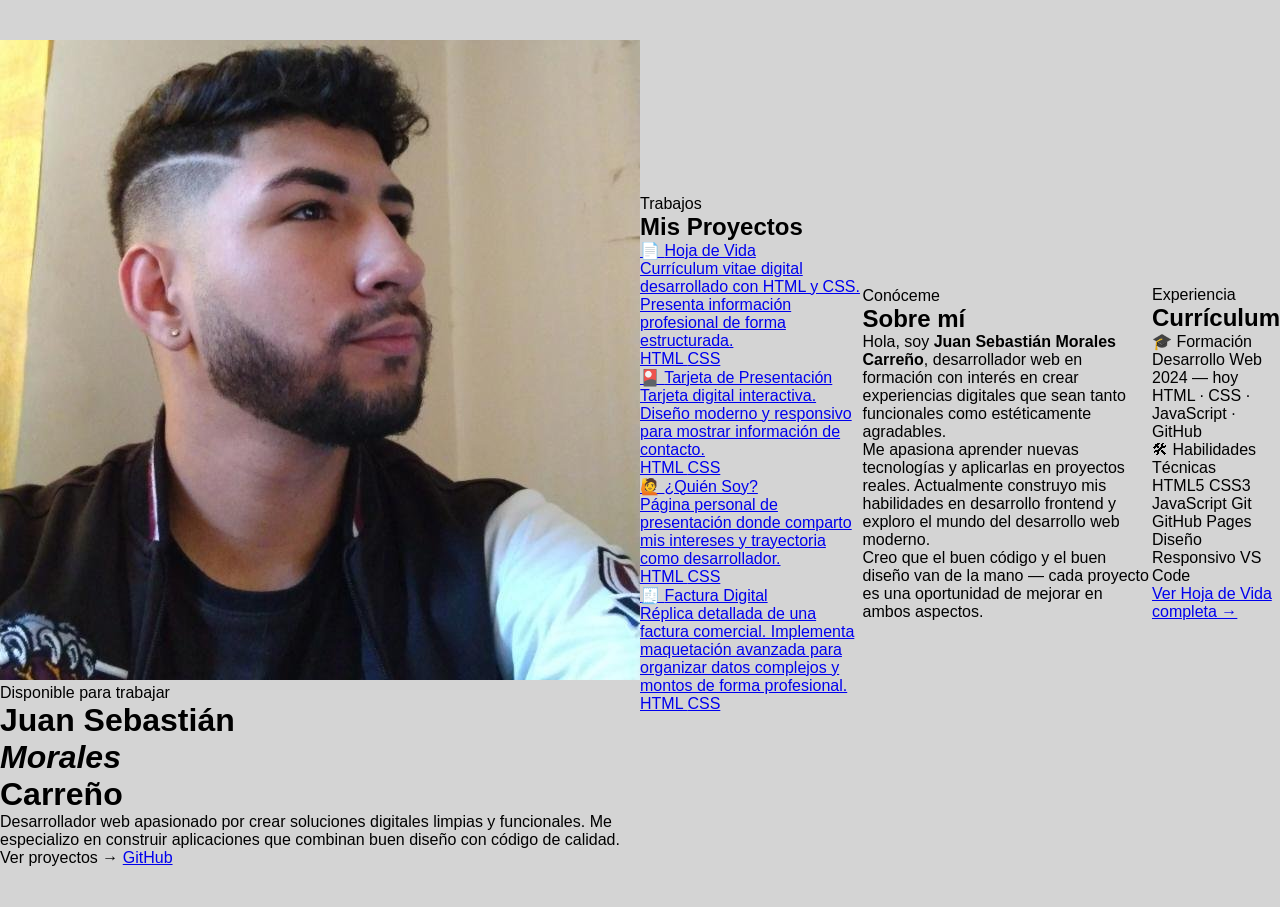
==== commit e17933db: "Update index.html" ====
--- a/index.html
+++ b/index.html
@@ -115,22 +115,7 @@
             <span class="etiqueta-tech">CSS</span>
           </div>
         </a>
-         <a
-          class="tarjeta-proyecto"
-          href="./proyectos/Tarjeta-main/index.html"
-          target="_blank"
-        >
-          <span class="icono-proyecto">🎴</span>
-          <span class="nombre-proyecto">Fundacion </span>
-          <p class="descripcion-proyecto">
-            Tarjeta digital interactiva. Diseño moderno y responsivo para
-            mostrar información de contacto.
-          </p>
-          <div class="grupo-etiquetas">
-            <span class="etiqueta-tech">HTML</span>
-            <span class="etiqueta-tech">CSS</span>
-          </div>
-        </a>
+       
       </div>
     </div>
 
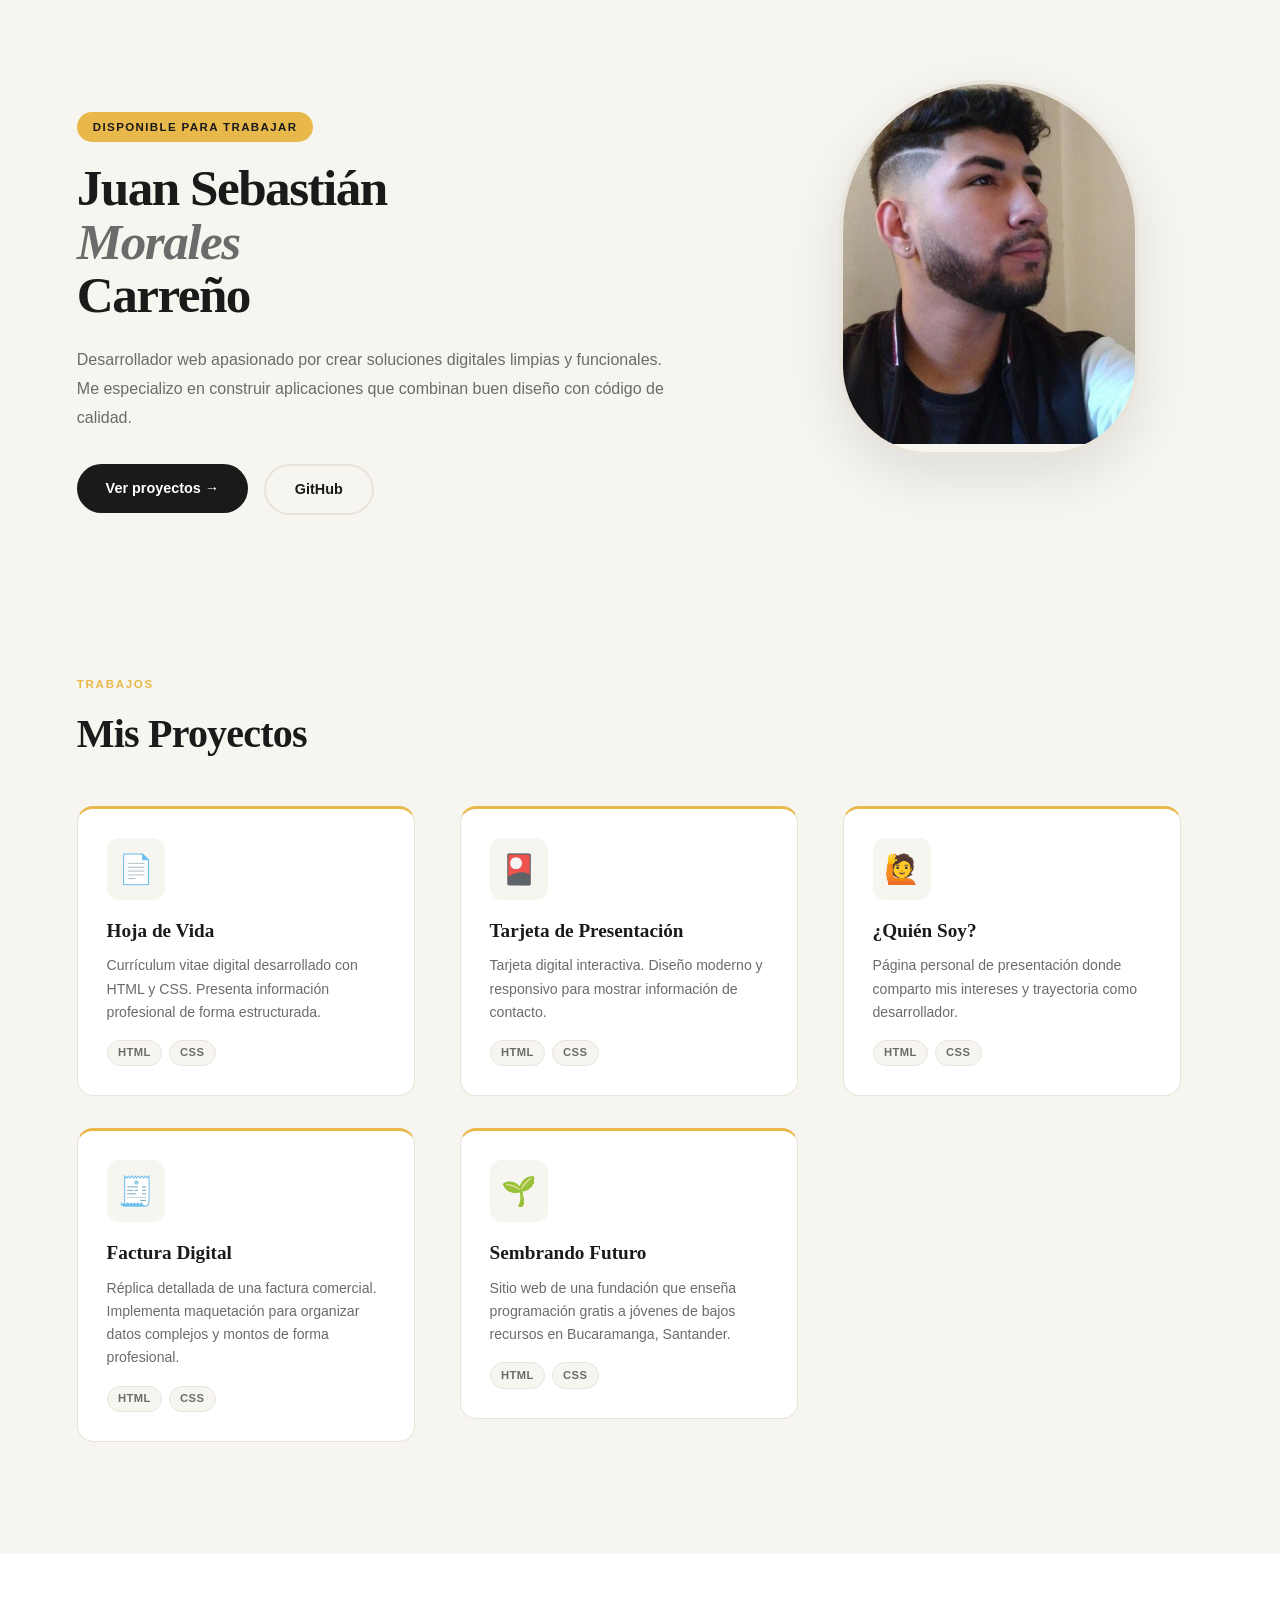
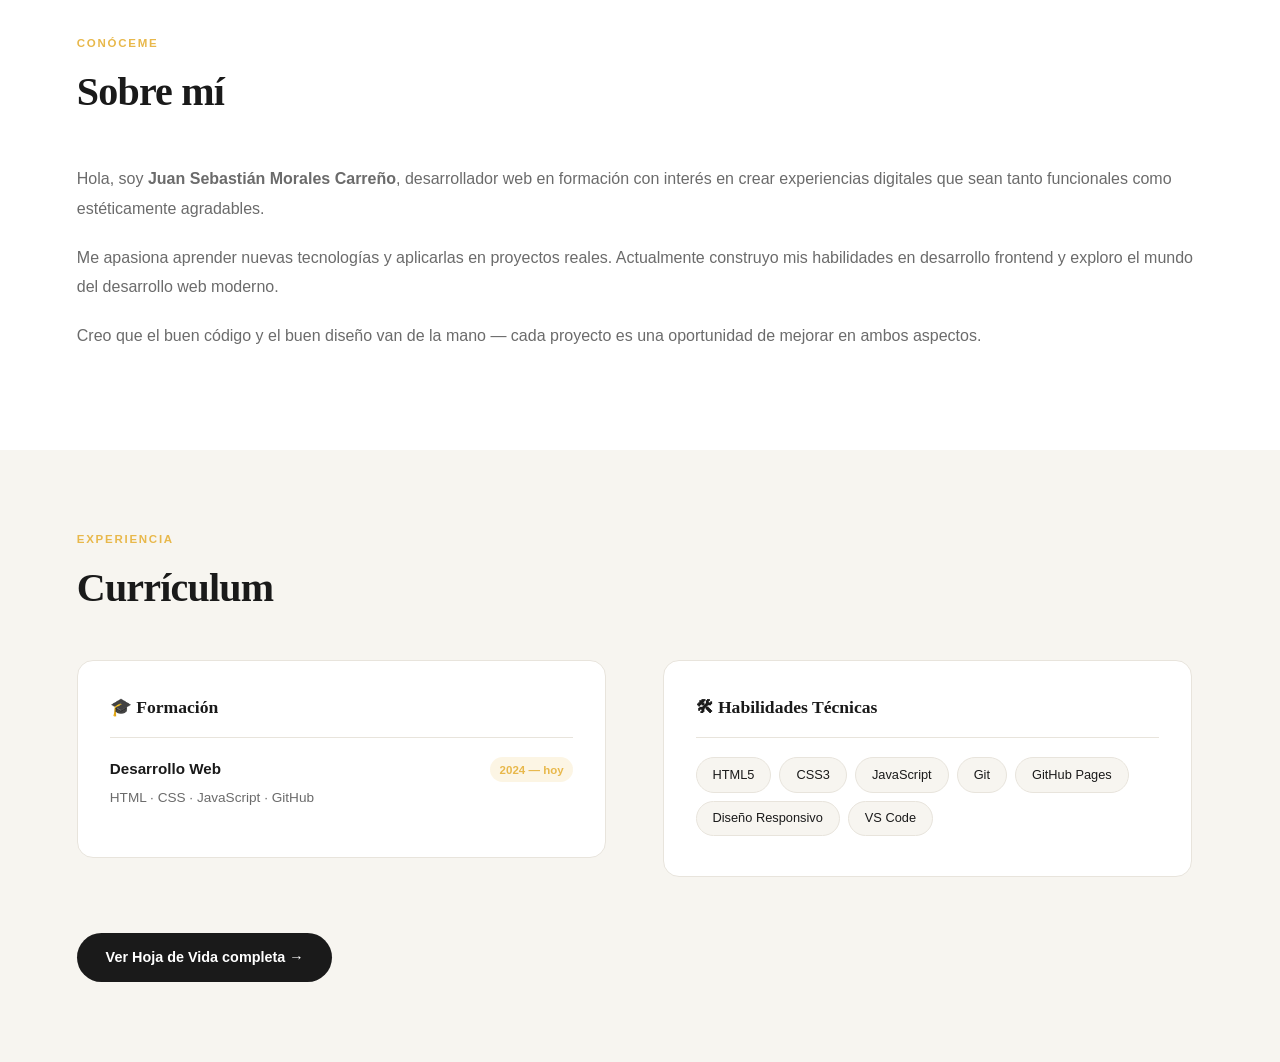
==== commit 0c555c8f: "Update all files" ====
--- a/index.html
+++ b/index.html
@@ -1,176 +1,160 @@
 <!doctype html>
 <html lang="es">
-  <head>
-    <meta charset="UTF-8" />
-    <meta name="viewport" content="width=device-width, initial-scale=1.0" />
-    <title>Portafolio | Juan Sebastián Morales</title>
-    <link rel="stylesheet" href="./style.css" />
-  </head>
-  <body>
-    <div class="seccion-inicio">
-      <div class="columna-foto">
-        <div class="marco-foto">
-          <img src="./img/foto_perfil.png" alt="Juan Sebastián Morales" />
-        </div>
+
+<head>
+  <meta charset="UTF-8" />
+  <meta name="viewport" content="width=device-width, initial-scale=1.0" />
+  <title>Portafolio | Juan Sebastián Morales</title>
+  <link rel="stylesheet" href="./style.css" />
+</head>
+
+<body>
+  <div class="seccion-inicio">
+    <div class="columna-foto">
+      <div class="marco-foto">
+        <img src="./img/foto_perfil.png" alt="Juan Sebastián Morales" />
       </div>
-      <div class="columna-texto">
-        <span class="etiqueta-disponible">Disponible para trabajar</span>
-        <h1 class="titulo-principal">
-          Juan Sebastián<br /><em>Morales</em><br />Carreño
-        </h1>
-        <p class="descripcion-inicio">
-          Desarrollador web apasionado por crear soluciones digitales limpias y
-          funcionales. Me especializo en construir aplicaciones que combinan
-          buen diseño con código de calidad.
-        </p>
-        <div class="grupo-botones">
-          <a
-            class="btn-primario"
-            onclick="
+    </div>
+    <div class="columna-texto">
+      <span class="etiqueta-disponible">Disponible para trabajar</span>
+      <h1 class="titulo-principal">
+        Juan Sebastián<br /><em>Morales</em><br />Carreño
+      </h1>
+      <p class="descripcion-inicio">
+        Desarrollador web apasionado por crear soluciones digitales limpias y
+        funcionales. Me especializo en construir aplicaciones que combinan
+        buen diseño con código de calidad.
+      </p>
+      <div class="grupo-botones">
+        <a class="btn-primario" onclick="
               document
                 .getElementById('proyectos')
                 .scrollIntoView({ behavior: 'smooth' })
-            "
-            style="cursor: pointer"
-            >Ver proyectos →</a
-          >
-          <a
-            class="btn-secundario"
-            href="https://github.com/juanMorales02"
-            target="_blank"
-            >GitHub</a
-          >
+            " style="cursor: pointer">Ver proyectos →</a>
+        <a class="btn-secundario" href="https://github.com/juanMorales02" target="_blank">GitHub</a>
+      </div>
+    </div>
+  </div>
+
+  <div class="seccion-proyectos" id="proyectos">
+    <span class="etiqueta-seccion">Trabajos</span>
+    <h2 class="titulo-seccion">Mis Proyectos</h2>
+    <div class="rejilla-proyectos">
+      <a class="tarjeta-proyecto" href="./proyectos/Hoja-de-vida-main/index.html" target="_blank">
+        <span class="icono-proyecto">📄</span>
+        <span class="nombre-proyecto">Hoja de Vida</span>
+        <p class="descripcion-proyecto">
+          Currículum vitae digital desarrollado con HTML y CSS. Presenta
+          información profesional de forma estructurada.
+        </p>
+        <div class="grupo-etiquetas">
+          <span class="etiqueta-tech">HTML</span>
+          <span class="etiqueta-tech">CSS</span>
+        </div>
+      </a>
+
+      <a class="tarjeta-proyecto" href="./proyectos/Tarjeta-main/index.html" target="_blank">
+        <span class="icono-proyecto">🎴</span>
+        <span class="nombre-proyecto">Tarjeta de Presentación</span>
+        <p class="descripcion-proyecto">
+          Tarjeta digital interactiva. Diseño moderno y responsivo para
+          mostrar información de contacto.
+        </p>
+        <div class="grupo-etiquetas">
+          <span class="etiqueta-tech">HTML</span>
+          <span class="etiqueta-tech">CSS</span>
+        </div>
+      </a>
+
+      <a class="tarjeta-proyecto" href="./proyectos/Quien-Soy-main/index.html" target="_blank">
+        <span class="icono-proyecto">🙋</span>
+        <span class="nombre-proyecto">¿Quién Soy?</span>
+        <p class="descripcion-proyecto">
+          Página personal de presentación donde comparto mis intereses y
+          trayectoria como desarrollador.
+        </p>
+        <div class="grupo-etiquetas">
+          <span class="etiqueta-tech">HTML</span>
+          <span class="etiqueta-tech">CSS</span>
+        </div>
+      </a>
+      <a class="tarjeta-proyecto" href="./proyectos/Factura-2-main/index.html" target="_blank">
+        <span class="icono-proyecto">🧾</span>
+        <span class="nombre-proyecto">Factura Digital</span>
+        <p class="descripcion-proyecto">
+          Réplica detallada de una factura comercial. Implementa maquetación
+          para organizar datos complejos y montos de forma
+          profesional.
+        </p>
+        <div class="grupo-etiquetas">
+          <span class="etiqueta-tech">HTML</span>
+          <span class="etiqueta-tech">CSS</span>
+        </div>
+      </a>
+      <a class="tarjeta-proyecto" href="./proyectos/Sembrando-Futuro-main/index.html" target="_blank">
+        <span class="icono-proyecto">🌱</span>
+        <span class="nombre-proyecto">Sembrando Futuro</span>
+        <p class="descripcion-proyecto">
+          Sitio web de una fundación que enseña programación gratis a jóvenes
+          de bajos recursos en Bucaramanga, Santander.
+        </p>
+        <div class="grupo-etiquetas">
+          <span class="etiqueta-tech">HTML</span>
+          <span class="etiqueta-tech">CSS</span>
+        </div>
+      </a>
+    </div>
+  </div>
+
+  <div class="seccion-sobre-mi" id="sobre-mi">
+    <span class="etiqueta-seccion">Conóceme</span>
+    <h2 class="titulo-seccion">Sobre mí</h2>
+    <p class="parrafo-sobre-mi">
+      Hola, soy <strong>Juan Sebastián Morales Carreño</strong>, desarrollador
+      web en formación con interés en crear experiencias digitales que sean
+      tanto funcionales como estéticamente agradables.
+    </p>
+    <p class="parrafo-sobre-mi">
+      Me apasiona aprender nuevas tecnologías y aplicarlas en proyectos
+      reales. Actualmente construyo mis habilidades en desarrollo frontend y
+      exploro el mundo del desarrollo web moderno.
+    </p>
+    <p class="parrafo-sobre-mi">
+      Creo que el buen código y el buen diseño van de la mano — cada proyecto
+      es una oportunidad de mejorar en ambos aspectos.
+    </p>
+  </div>
+
+  <div class="seccion-curriculum" id="curriculum">
+    <span class="etiqueta-seccion">Experiencia</span>
+    <h2 class="titulo-seccion">Currículum</h2>
+    <div class="rejilla-cv">
+      <div class="tarjeta-cv">
+        <span class="encabezado-cv">🎓 Formación</span>
+        <div class="elemento-cv">
+          <span class="titulo-cv">Desarrollo Web</span>
+          <span class="fecha-cv">2024 — hoy</span>
+          <span class="subtitulo-cv">HTML · CSS · JavaScript · GitHub</span>
+        </div>
+      </div>
+      <div class="tarjeta-cv">
+        <span class="encabezado-cv">🛠 Habilidades Técnicas</span>
+        <div class="lista-habilidades">
+          <span class="habilidad">HTML5</span>
+          <span class="habilidad">CSS3</span>
+          <span class="habilidad">JavaScript</span>
+          <span class="habilidad">Git</span>
+          <span class="habilidad">GitHub Pages</span>
+          <span class="habilidad">Diseño Responsivo</span>
+          <span class="habilidad">VS Code</span>
         </div>
       </div>
     </div>
+    <div class="centro-boton">
+      <a class="btn-primario" href="./proyectos/Hoja-de-vida-main/index.html" target="_blank">Ver Hoja de Vida completa
+        →</a>
+    </div>
+  </div>
+</body>
 
-    <div class="seccion-proyectos" id="proyectos">
-      <span class="etiqueta-seccion">Trabajos</span>
-      <h2 class="titulo-seccion">Mis Proyectos</h2>
-      <div class="rejilla-proyectos">
-        <a
-          class="tarjeta-proyecto"
-          href="./proyectos/Hoja-de-vida-main/index.html"
-          target="_blank"
-        >
-          <span class="icono-proyecto">📄</span>
-          <span class="nombre-proyecto">Hoja de Vida</span>
-          <p class="descripcion-proyecto">
-            Currículum vitae digital desarrollado con HTML y CSS. Presenta
-            información profesional de forma estructurada.
-          </p>
-          <div class="grupo-etiquetas">
-            <span class="etiqueta-tech">HTML</span>
-            <span class="etiqueta-tech">CSS</span>
-          </div>
-        </a>
-
-        <a
-          class="tarjeta-proyecto"
-          href="./proyectos/Tarjeta-main/index.html"
-          target="_blank"
-        >
-          <span class="icono-proyecto">🎴</span>
-          <span class="nombre-proyecto">Tarjeta de Presentación</span>
-          <p class="descripcion-proyecto">
-            Tarjeta digital interactiva. Diseño moderno y responsivo para
-            mostrar información de contacto.
-          </p>
-          <div class="grupo-etiquetas">
-            <span class="etiqueta-tech">HTML</span>
-            <span class="etiqueta-tech">CSS</span>
-          </div>
-        </a>
-
-        <a
-          class="tarjeta-proyecto"
-          href="./proyectos/Quien-Soy-main/index.html"
-          target="_blank"
-        >
-          <span class="icono-proyecto">🙋</span>
-          <span class="nombre-proyecto">¿Quién Soy?</span>
-          <p class="descripcion-proyecto">
-            Página personal de presentación donde comparto mis intereses y
-            trayectoria como desarrollador.
-          </p>
-          <div class="grupo-etiquetas">
-            <span class="etiqueta-tech">HTML</span>
-            <span class="etiqueta-tech">CSS</span>
-          </div>
-        </a>
-        <a
-          class="tarjeta-proyecto"
-          href="./proyectos/Factura-2-main/index.html"
-          target="_blank"
-        >
-          <span class="icono-proyecto">🧾</span>
-          <span class="nombre-proyecto">Factura Digital</span>
-          <p class="descripcion-proyecto">
-            Réplica detallada de una factura comercial. Implementa maquetación
-            avanzada para organizar datos complejos y montos de forma
-            profesional.
-          </p>
-          <div class="grupo-etiquetas">
-            <span class="etiqueta-tech">HTML</span>
-            <span class="etiqueta-tech">CSS</span>
-          </div>
-        </a>
-       
-      </div>
-    </div>
-
-    <div class="seccion-sobre-mi" id="sobre-mi">
-      <span class="etiqueta-seccion">Conóceme</span>
-      <h2 class="titulo-seccion">Sobre mí</h2>
-      <p class="parrafo-sobre-mi">
-        Hola, soy <strong>Juan Sebastián Morales Carreño</strong>, desarrollador
-        web en formación con interés en crear experiencias digitales que sean
-        tanto funcionales como estéticamente agradables.
-      </p>
-      <p class="parrafo-sobre-mi">
-        Me apasiona aprender nuevas tecnologías y aplicarlas en proyectos
-        reales. Actualmente construyo mis habilidades en desarrollo frontend y
-        exploro el mundo del desarrollo web moderno.
-      </p>
-      <p class="parrafo-sobre-mi">
-        Creo que el buen código y el buen diseño van de la mano — cada proyecto
-        es una oportunidad de mejorar en ambos aspectos.
-      </p>
-    </div>
-
-    <div class="seccion-curriculum" id="curriculum">
-      <span class="etiqueta-seccion">Experiencia</span>
-      <h2 class="titulo-seccion">Currículum</h2>
-      <div class="rejilla-cv">
-        <div class="tarjeta-cv">
-          <span class="encabezado-cv">🎓 Formación</span>
-          <div class="elemento-cv">
-            <span class="titulo-cv">Desarrollo Web</span>
-            <span class="fecha-cv">2024 — hoy</span>
-            <span class="subtitulo-cv">HTML · CSS · JavaScript · GitHub</span>
-          </div>
-        </div>
-        <div class="tarjeta-cv">
-          <span class="encabezado-cv">🛠 Habilidades Técnicas</span>
-          <div class="lista-habilidades">
-            <span class="habilidad">HTML5</span>
-            <span class="habilidad">CSS3</span>
-            <span class="habilidad">JavaScript</span>
-            <span class="habilidad">Git</span>
-            <span class="habilidad">GitHub Pages</span>
-            <span class="habilidad">Diseño Responsivo</span>
-            <span class="habilidad">VS Code</span>
-          </div>
-        </div>
-      </div>
-      <div class="centro-boton">
-        <a
-          class="btn-primario"
-          href="./proyectos/Hoja-de-vida-main/index.html"
-          target="_blank"
-          >Ver Hoja de Vida completa →</a
-        >
-      </div>
-    </div>
-  </body>
-</html>
+</html>
--- a/style.css
+++ b/style.css
@@ -1,576 +1,318 @@
-* {
-    margin: 0;
-    box-sizing: border-box;
-}
+   * { box-sizing: border-box; margin: 0; padding: 0; }
+ 
+    :root {
+      --fondo: #f7f5f0;
+      --superficie: #ffffff;
+      --texto: #1a1a1a;
+      --apagado: #6b6b6b;
+      --acento: #e8b84b;
+      --borde: #e8e4dc;
+      --radio: 16px;
+    }
+ 
+    html { scroll-behavior: smooth; }
+ 
+    body {
+      font-family: "DM Sans", sans-serif;
+      background: var(--fondo);
+      color: var(--texto);
+      line-height: 1.6;
+    }
 
-body {
-    min-height: 100vh;
-    background-color: rgb(212, 212, 212);
-    display: flex;
-    justify-content: center;
-    align-items: center;
-    padding: 40px 0;
-    font-family: 'Poppins', sans-serif;
-}
+    .seccion-inicio {
+      padding: 5rem 6%;
+      background: var(--fondo);
+      min-height: 60vh;
+      overflow: hidden;
+    }
+    .columna-foto {
+      width: 38%;
+      float: right;
+      text-align: center;
+    }
+    .marco-foto {
+      width: 100%;
+      max-width: 300px;
+      border-radius: 200px 200px 120px 120px;
+      overflow: hidden;
+      border: 4px solid var(--borde);
+      box-shadow: 0 20px 60px rgba(0,0,0,0.1);
+      margin: 0 auto;
+    }
+    .marco-foto img {
+      width: 100%;
+      height: 360px;
+      object-fit: cover;
+      object-position: top center;
+    }
+    .columna-texto {
+      width: 55%;
+      float: left;
+      padding-right: 2rem;
+      padding-top: 2rem;
+    }
+    .etiqueta-disponible {
+      background: var(--acento);
+      color: var(--texto);
+      font-size: 0.72rem;
+      font-weight: 700;
+      letter-spacing: 0.12em;
+      text-transform: uppercase;
+      padding: 0.35rem 1rem;
+      border-radius: 99px;
+      margin-bottom: 1.2rem;
+      float: left;
+      clear: left;
+    }
+    .titulo-principal {
+      font-family: "Playfair Display", serif;
+      font-size: 3.2rem;
+      font-weight: 900;
+      line-height: 1.05;
+      letter-spacing: -0.03em;
+      margin-bottom: 1.5rem;
+      float: left;
+      clear: left;
+      width: 100%;
+    }
+    .titulo-principal em {
+      font-style: italic;
+      color: var(--apagado);
+    }
+    .descripcion-inicio {
+      font-size: 1rem;
+      color: var(--apagado);
+      line-height: 1.8;
+      margin-bottom: 2rem;
+      float: left;
+      clear: left;
+      width: 100%;
+    }
+    .grupo-botones {
+      float: left;
+      clear: left;
+      width: 100%;
+      overflow: hidden;
+    }
+    .btn-primario {
+      background: var(--texto);
+      color: #fff;
+      float: left;
+      margin-right: 1rem;
+      padding: 0.8rem 1.8rem;
+      border-radius: 99px;
+      font-size: 0.9rem;
+      font-weight: 600;
+      text-decoration: none;
+      cursor: pointer;
+      border: none;
+    }
+    .btn-secundario {
+      background: transparent;
+      color: var(--texto);
+      border: 2px solid var(--borde);
+      float: left;
+      padding: 0.75rem 1.8rem;
+      border-radius: 99px;
+      font-size: 0.9rem;
+      font-weight: 600;
+      text-decoration: none;
+      cursor: pointer;
+    }
 
-.box {
-    width: clamp(480px, 30%, 900px);
+    .etiqueta-seccion {
+      font-size: 0.72rem;
+      font-weight: 700;
+      letter-spacing: 0.15em;
+      text-transform: uppercase;
+      color: var(--acento);
+      margin-bottom: 0.5rem;
+      float: left;
+      clear: both;
+      width: 100%;
+    }
+    .titulo-seccion {
+      font-family: "Playfair Display", serif;
+      font-size: 2.5rem;
+      font-weight: 700;
+      letter-spacing: -0.02em;
+      margin-bottom: 2.5rem;
+      float: left;
+      clear: both;
+      width: 100%;
+    }
 
-    background-color: rgb(255, 255, 255);
-}
+    .seccion-proyectos {
+      padding: 5rem 6%;
+      background: var(--fondo);
+      overflow: hidden;
+    }
+    .rejilla-proyectos {
+      overflow: hidden;
+      width: 100%;
+      float: left;
+    }
+    .tarjeta-proyecto {
+      width: 30%;
+      float: left;
+      margin-right: 4%;
+      margin-bottom: 2rem;
+      background: var(--superficie);
+      border: 1px solid var(--borde);
+      border-top: 3px solid var(--acento);
+      border-radius: var(--radio);
+      padding: 1.8rem;
+      text-decoration: none;
+      color: inherit;
+      overflow: hidden;
+    }
+    .tarjeta-proyecto:nth-child(3n) { margin-right: 0; }
+    .tarjeta-proyecto:hover { box-shadow: 0 16px 40px rgba(0,0,0,0.1); }
+    .icono-proyecto {
+      font-size: 1.8rem;
+      background: var(--fondo);
+      border-radius: 12px;
+      padding: 0.5rem 0.7rem;
+      margin-bottom: 1rem;
+      float: left;
+      clear: both;
+    }
+    .nombre-proyecto {
+      font-family: "Playfair Display", serif;
+      font-size: 1.2rem;
+      font-weight: 700;
+      margin-bottom: 0.5rem;
+      float: left;
+      clear: both;
+      width: 100%;
+    }
+    .descripcion-proyecto {
+      color: var(--apagado);
+      font-size: 0.88rem;
+      line-height: 1.65;
+      margin-bottom: 1rem;
+      float: left;
+      clear: both;
+      width: 100%;
+    }
+    .grupo-etiquetas {
+      overflow: hidden;
+      float: left;
+      clear: both;
+    }
+    .etiqueta-tech {
+      font-size: 0.7rem;
+      font-weight: 600;
+      background: var(--fondo);
+      color: var(--apagado);
+      padding: 0.2rem 0.65rem;
+      border-radius: 99px;
+      border: 1px solid var(--borde);
+      text-transform: uppercase;
+      letter-spacing: 0.04em;
+      float: left;
+      margin-right: 0.4rem;
+    }
 
-/* PARTE 1*/
-.parte1 {
-    background-color: rgb(36, 41, 49);
-    display: grid;
-    grid-template-columns: 1fr 1fr;
-    border-bottom: 7px solid rgb(204, 68, 91);
-    padding: 22px 28px;
-}
-
-.icon1 {
-    display: flex;
-    align-items: center;
-}
-
-.icon1 img {
-    width: 70%;
-}
-
-.icon2 {
-    display: flex;
-    align-items: center;
-    justify-content: flex-end;
-}
-
-.icon2 img {
-    width: 75%;
-}
-
-/*   PARTE 2  */
-.parte2 {
-    background-color: rgb(36, 41, 49);
-    color: white;
-    display: grid;
-    grid-template-columns: 3fr 1fr 1fr;
-    padding: 15px;
-}
-
-.text1 {
-    display: flex;
-    flex-direction: column;
-    justify-content: center;
-    padding-left: 15px;
-}
-
-.text1 h1 {
-    font-size: 0.7em;
-    font-weight: 600;
-
-}
-
-.text1 h3 {
-    font-size: 0.5em;
-    font-weight: 300;
-    line-height: 1.5;
-}
-
-.text2 {
-    display: flex;
-    flex-direction: column;
-    justify-content: center;
-    margin-left: 20px;
-    font-size: 0.35em;
-    font-weight: 400;
-
-}
-
-.text3 {
-    display: flex;
-    flex-direction: column;
-    justify-content: center;
-    font-size: 0.45em;
-    font-weight: 500;
-    text-align: left;
-}
-
-/*  PARTE 3  */
-.parte3 {
-    background-color: rgb(228, 228, 228);
-    display: grid;
-    grid-template-columns: 40px 1fr 70px 50px 70px;
-    align-items: center;
-    padding: 10px 40px;
-    font-size: 0.72em;
-    font-weight: 600;
-}
-
-#desc {
-    text-align: left;
-}
-
-#desc1 {
-    text-align: left;
-}
-
-#desc2 {
-    text-align: center;
-}
-
-#desc3 {
-    text-align: center;
-}
-
-#desc4 {
-    margin-left: 30px;
-}
-
-/*PARTE 4 */
-.parte4 {
-    display: flex;
-    flex-direction: column;
-    padding: 0 40px;
-
-}
-
-.fact {
-    display: grid;
-    grid-template-columns: 40px 1fr 70px 50px 70px;
-    align-items: center;
-    padding: 18px 10px;
-    font-size: 0.72em;
-   
-    margin: 0 -10px;
-}
-.fact {
-  position: relative;
-}
-.fact::after {
-  content: '';
-  position: absolute;
-  bottom: 0;
-   left: 0px;  
-  right: 10px;
-  border-bottom: 1px solid rgb(172, 171, 171);
-}
-.fact:last-child::after {
-  display: none;
-}
-
-.fact.vacia {
-    padding: 40px 0;
-    border-bottom: none;
-}
-
-.parte4 .fact div {
-    font-weight: 400;
-}
-
-.parte4 .fact .desc {
-    text-align: left;
-}
-
-.parte4 .fact .desc1 {
-    text-align: left;
-    white-space: nowrap;
-    overflow: hidden;
-    text-overflow: ellipsis;
-}
-
-.parte4 .fact div:nth-child(3) {
-    text-align: center;
-}
-
-.parte4 .fact div:nth-child(4) {
-    text-align: center;
-}
-
-.parte4 .fact div:nth-child(5) {
-    text-align: right;
-}
-
-.parte4 #espacio {
-    padding: 25px 0px;
-}
-
-/* PARTE 5 */
-.parte5 {
-    display: grid;
-    grid-template-columns: 1.3fr 0.7fr;
-    padding: 22px 40px;
-    align-items: start;
-    gap: 10px;
-}
-
-.parte5-left h2 {
-    font-size: 0.6em;
-    font-weight: 600;
-    margin-bottom: 7px;
-}
-
-.payment-info h3 {
-    font-size: 0.62em;
-    font-weight: 700;
-    margin-bottom: 5px;
-}
-
-.payment-info p {
-    font-size: 0.45em;
-    font-weight: 500;
-    line-height: 1.5;
-}
-
-.parte5-right {
-    display: flex;
-    flex-direction: column;
-    gap: 5px;
-}
-
-.total-row,
-.total-row2 {
-    display: flex;
-    font-size: 0.62em;
-    font-weight: 700;
-}
-
-.total-row {
-    justify-content: space-between;
-}
-
-.total-row2 span:first-child {
-    width: 130px;
-}
-
-.total-divider {
-    border-top: 1.5px solid rgb(128, 126, 126);
-    margin: 3px -6px 4px -6px;
-}
-
-.total-final {
-    font-size: 0.82em;
-    font-weight: 600;
-}
-
-.total-row .span #precio {
-    justify-content: left;
-}
-
-/*PARTE 6 */
-.parte6 {
-    display: grid;
-    grid-template-columns: 1fr 1fr;
-    padding: 0px 40px 28px 40px;
-    gap: 10px;
-    align-items: end;
-    border-bottom: 15px solid rgb(36, 41, 49);
-}
-
-.firma-line-left {
-    width: 48%;
-    border-top: 2px solid rgb(128, 126, 126);
-    padding-top: 10px;
-}
-
-.parte6-left h3 {
-    font-size: 0.65em;
-    font-weight: 700;
-    margin-bottom: 6px;
-}
-
-.parte6-left p {
-    font-size: 0.3em;
-    font-weight: 700;
-    line-height: 1.75;
-    color: rgb(60, 60, 60);
-}
-
-.parte6-right {
-    display: flex;
-    flex-direction: column;
-    align-items: flex-end;
-    gap: 6px;
-
-}
-
-.firma-line {
-    width: 50%;
-    border-top: 1px solid rgb(80, 80, 80);
-}
-
-.parte6-right p {
-    font-size: 0.55em;
-    font-weight: 700;
-    margin-right: 15px;
-}
-
-.tabla-scroll {
-    overflow-x: auto;
-    -webkit-overflow-scrolling: touch;
-}
-
-@media (min-width: 700px) or (max-width: 700px) {
-  .tabla-scroll {
-  overflow-x: scroll;       /* evita el layout shift */
-  scrollbar-gutter: stable; /* reserva el espacio */
-min-width: 300px;
-
-}
-
-
-    .tabla-scroll {
-        overflow-x: auto;
-        -webkit-overflow-scrolling: touch;
-    }
-
-   
-    .parte4 .fact {
-        min-width: 470px;
-       
-    }
-    .parte3{
-        min-width: 500px;
-    }
-
-    .parte3 {
-       
-        grid-template-columns: 32px 0.9fr 60px 44px 60px;
-    }
-   
-    .parte4 .fact {
-        grid-template-columns: 32px 0.7fr 60px 44px 60px;      
-    }
-
-
-  
-}
-
-
-
-
-@media (max-width: 550px) {
-    body {
-        align-items: flex-start;
-        padding: 20px 10px;
-        overflow-y: auto;
-    }
-
-  
-   .box{
-    margin: 20px 0;
-    width: 90%;
-   }
-    
-   
-}
-
-@media (max-width: 420px) {
-    .parte1 {
-        padding: 16px 18px;
-    }
-
-    .parte2 {
-        padding: 12px 12px;
-    }
-
-    .text1 {
-        padding-left: 8px;
-    }
-
-    .text2 {
-        margin-left: 8px;
-    }
-
-    .parte5 {
-        padding: 18px 18px;
-    }
-
-    .parte6 {
-        padding: 0 18px 22px 18px;
-    }
-     .total-row2 span:first-child {
-        width: 70px;
-    }
-    .total-row .span #precio {
-    justify-content: left;
-}
-}
-
-
-@media (max-width: 370px) {
-     .total-row2 span:first-child {
-        width: 100px;
-    }
-    .total-row .span #precio {
-    justify-content: left;
-}
-
-    .parte1 {
-        padding: 14px 14px;
-        gap: 8px;
-    }
-
-    .icon1 img {
-        width: 85%;
-    }
-
-    .icon2 img {
-        width: 85%;
-    }
-
-    .parte2 {
-        display: grid;
-        grid-template-columns: 1fr auto auto;
-        grid-template-rows: auto auto;
-        align-items: start;
-        padding: 14px 14px;
-        gap: 8px 10px;
-    }
-
-    .text1 {
-        grid-column: 1 / -1;
-        grid-row: 1;
-        padding-left: 0;
-        border-bottom: 1px solid rgba(255, 255, 255, 0.12);
-        padding-bottom: 8px;
-    }
-
-    .text1 h1 {
-        font-size: 0.75em;
-    }
-
-    .text1 h3 {
-        font-size: 0.58em;
-        line-height: 1.6;
-    }
-
-    .text2 {
-        grid-column: 1 / 2;
-        grid-row: 2;
-        margin-left: 0;
-        display: flex;
-        flex-direction: column;
-        font-size: 0.42em;
-        font-weight: 400;
-        gap: 5px;
-        text-align: left;
-        white-space: nowrap;
-    }
-
-    .text3 {
-        grid-column: 2 / 3;
-        grid-row: 2;
-        display: flex;
-        flex-direction: column;
-        font-size: 0.50em;
-        font-weight: 500;
-        gap: 3px;
-        text-align: left;
-        white-space: nowrap;
-    }
-
-    
-    .parte5 {
-        grid-template-columns: 1fr;
-        padding: 16px 14px;
-        gap: 14px;
-    }
-
-    .parte5-right {
-        border-top: 1px solid rgb(220, 220, 220);
-        padding-top: 10px;
-    }
-
-    .total-row2 span:first-child {
-        width: 70px;
-    }
-
-    .parte6 {
-        padding: 0 14px 20px 14px;
-        gap: 16px;
-    }
-
-    .total-row2 {
-        justify-content: space-between;
-    }
-
-    .total-row2 span:first-child {
-        width: 110px;
-    }
-}
-
-@media (max-width: 300px) {
-    .parte1 {
-        padding: 10px 10px;
-    }
-
-    .icon1 img {
-        width: 90%;
-    }
-
-    .icon2 img {
-        width: 90%;
-    }
-
-    .parte2 {
-        padding: 12px 10px;
-        gap: 6px 8px;
-    }
-
-    .text1 h1 {
-        font-size: 0.7em;
-    }
-
-    .text1 h3 {
-        font-size: 0.55em;
-    }
-
-    .text2 {
-        font-size: 0.38em;
-    }
-
-    .text3 {
-        font-size: 0.46em;
-    }
-
-    .parte3,
-    .parte4 .fact {
-        min-width: 340px;
-        font-size: 0.6em;
-    }
-
-    .parte3 {
-        padding: 8px 12px;
-        grid-template-columns: 28px 1fr 54px 40px 54px;
-    }
-
-    .parte4 {
-        padding: 0 12px;
-    }
-
-    .parte4 .fact {
-        grid-template-columns: 28px 1fr 54px 40px 54px;
-        padding: 12px 6px;
-    }
-
-    .parte5 {
-        padding: 12px 10px;
-    }
-
-    .parte6 {
-        grid-template-columns: 1fr;
-        padding: 0 10px 16px 10px;
-        gap: 14px;
-    }
-
-    .parte6-right {
-        align-items: flex-start;
-    }
-
-    .parte6-right p {
-        margin-right: 0;
-    }
-
-    .firma-line {
-        width: 40%;
-    }
-}+    .seccion-sobre-mi {
+      padding: 5rem 6%;
+      background: var(--superficie);
+      overflow: hidden;
+    }
+    .parrafo-sobre-mi {
+      color: var(--apagado);
+      font-size: 1rem;
+      line-height: 1.85;
+      margin-bottom: 1.2rem;
+      float: left;
+      clear: both;
+      width: 100%;
+    }
+ 
+    .seccion-curriculum {
+      padding: 5rem 6%;
+      background: var(--fondo);
+      overflow: hidden;
+    }
+    .rejilla-cv {
+      overflow: hidden;
+      width: 100%;
+      float: left;
+    }
+    .tarjeta-cv {
+      width: 47%;
+      float: left;
+      margin-right: 5%;
+      background: var(--superficie);
+      border: 1px solid var(--borde);
+      border-radius: var(--radio);
+      padding: 2rem;
+      margin-bottom: 1.5rem;
+      overflow: hidden;
+    }
+    .tarjeta-cv:nth-child(2n) { margin-right: 0; }
+    .encabezado-cv {
+      font-family: "Playfair Display", serif;
+      font-size: 1.1rem;
+      font-weight: 700;
+      padding-bottom: 1rem;
+      border-bottom: 1px solid var(--borde);
+      margin-bottom: 1.2rem;
+      float: left;
+      clear: both;
+      width: 100%;
+    }
+    .elemento-cv {
+      float: left;
+      clear: both;
+      width: 100%;
+      margin-bottom: 1rem;
+      overflow: hidden;
+    }
+    .titulo-cv {
+      font-weight: 600;
+      font-size: 0.95rem;
+      float: left;
+    }
+    .fecha-cv {
+      font-size: 0.72rem;
+      color: var(--acento);
+      font-weight: 700;
+      background: rgba(232,184,75,0.15);
+      padding: 0.2rem 0.6rem;
+      border-radius: 99px;
+      float: right;
+    }
+    .subtitulo-cv {
+      font-size: 0.85rem;
+      color: var(--apagado);
+      margin-top: 0.3rem;
+      float: left;
+      clear: both;
+      width: 100%;
+    }
+    .lista-habilidades {
+      overflow: hidden;
+      float: left;
+      clear: both;
+      width: 100%;
+    }
+    .habilidad {
+      font-size: 0.8rem;
+      font-weight: 500;
+      background: var(--fondo);
+      color: var(--texto);
+      padding: 0.4rem 1rem;
+      border-radius: 99px;
+      border: 1px solid var(--borde);
+      float: left;
+      margin-right: 0.5rem;
+      margin-bottom: 0.5rem;
+    }
+    .centro-boton {
+      text-align: center;
+      float: left;
+      clear: both;
+      width: 100%;
+      margin-top: 2rem;
+    }
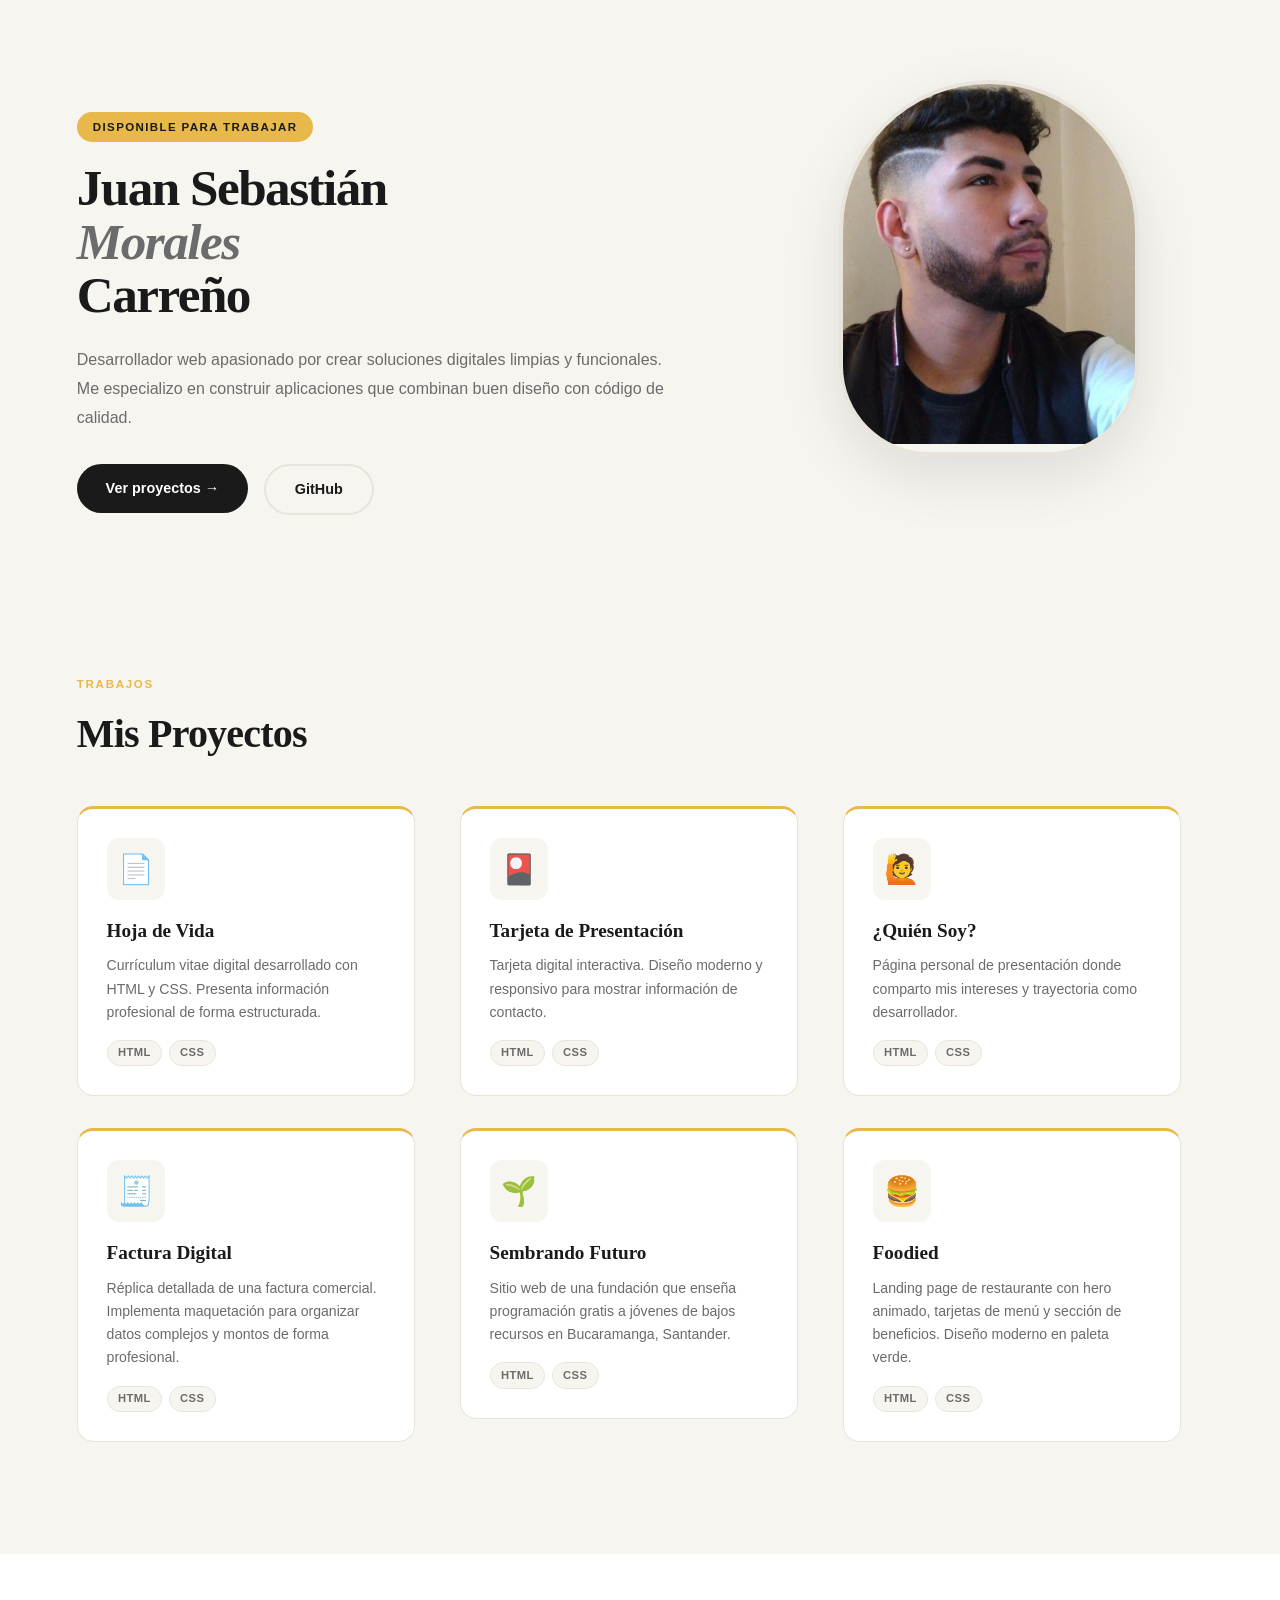
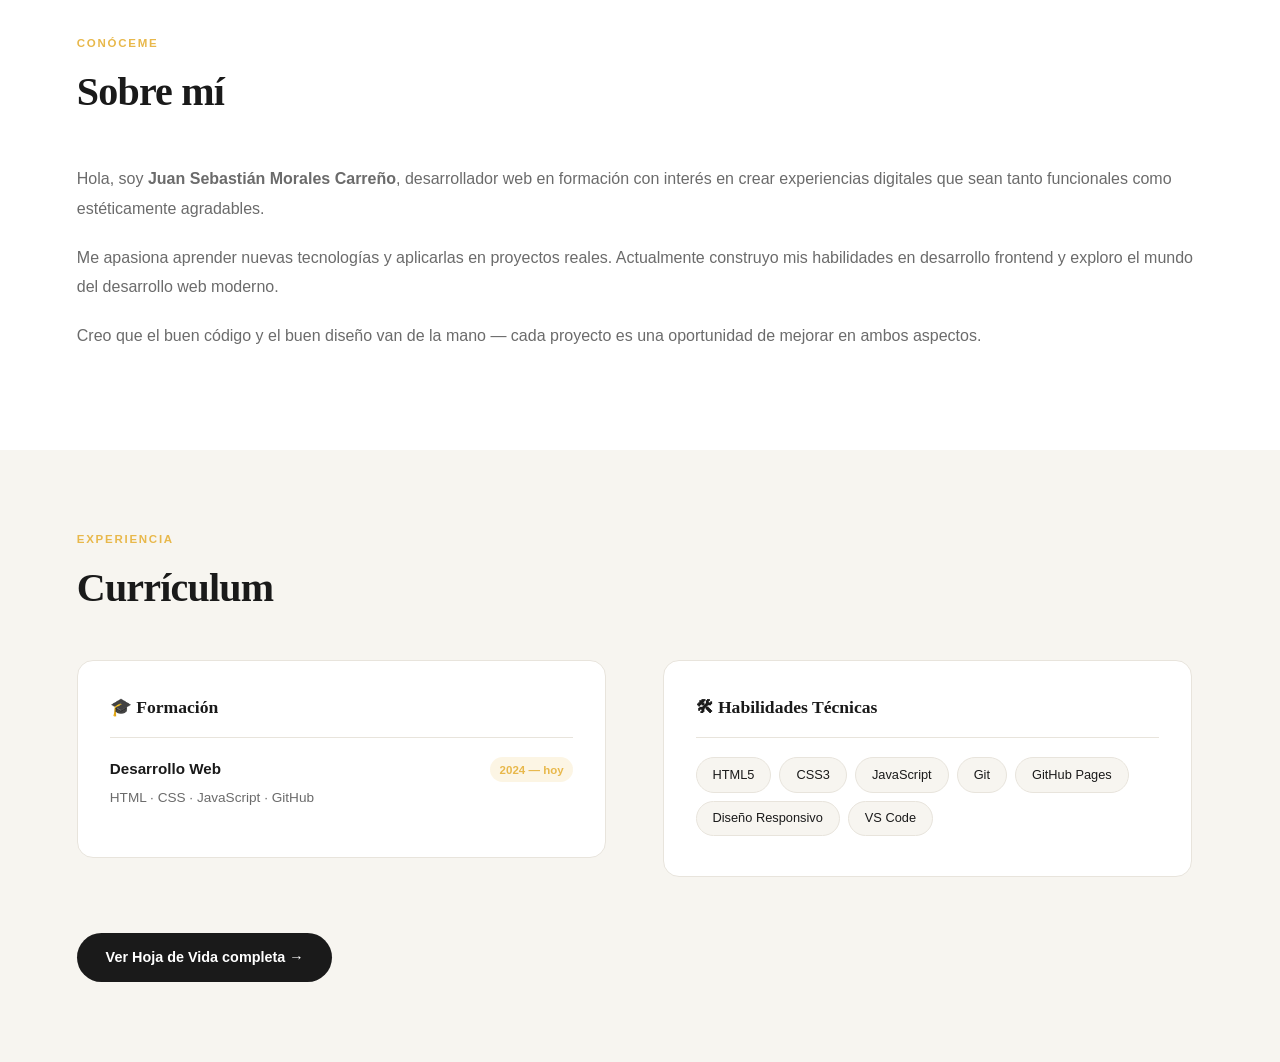
==== commit 89b8efd7: "Update index.html" ====
--- a/index.html
+++ b/index.html
@@ -103,6 +103,18 @@
           <span class="etiqueta-tech">CSS</span>
         </div>
       </a>
+  <a class="tarjeta-proyecto" href="./proyectos/pagina_web/index.html" target="_blank">
+  <span class="icono-proyecto">🍔</span>
+  <span class="nombre-proyecto">Foodied</span>
+  <p class="descripcion-proyecto">
+    Landing page de restaurante con hero animado, tarjetas de menú
+    y sección de beneficios. Diseño moderno en paleta verde.
+  </p>
+  <div class="grupo-etiquetas">
+    <span class="etiqueta-tech">HTML</span>
+    <span class="etiqueta-tech">CSS</span>
+  </div>
+</a>
     </div>
   </div>
 
@@ -157,4 +169,4 @@
   </div>
 </body>
 
-</html>+</html>
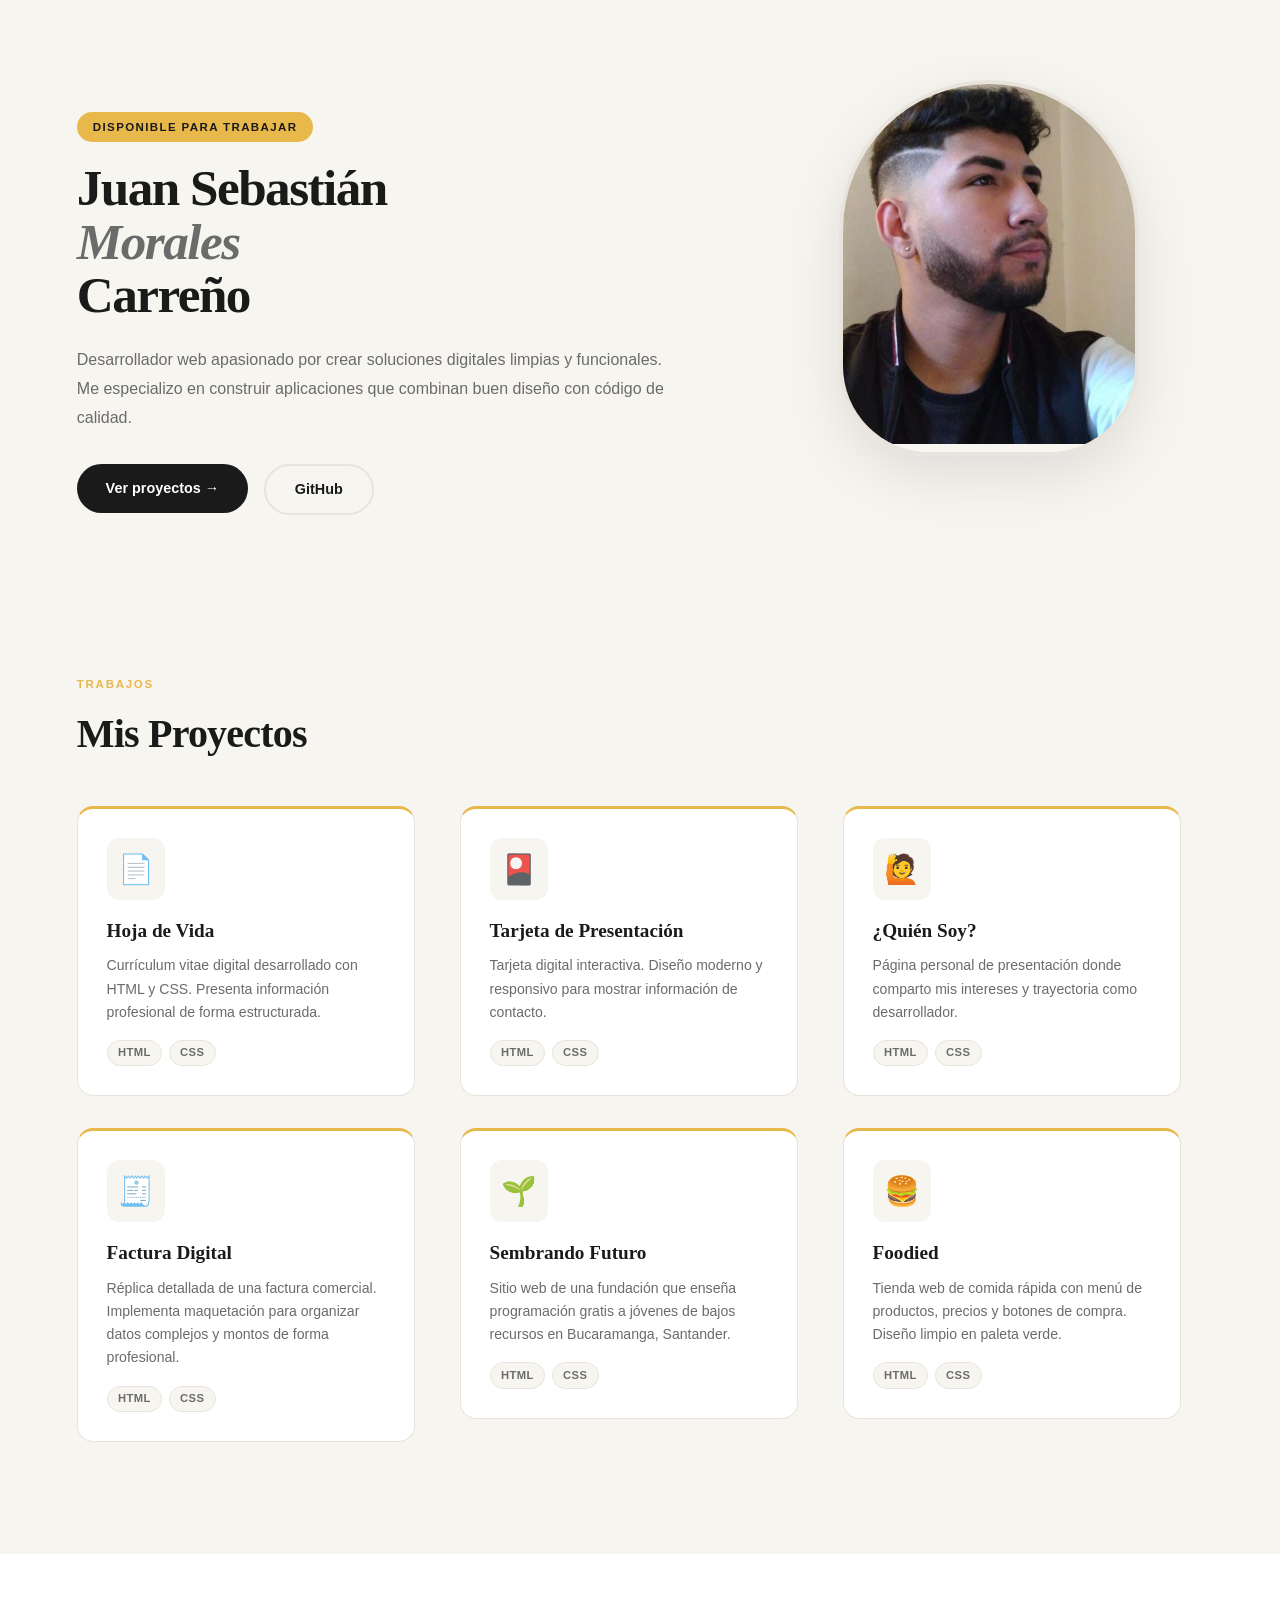
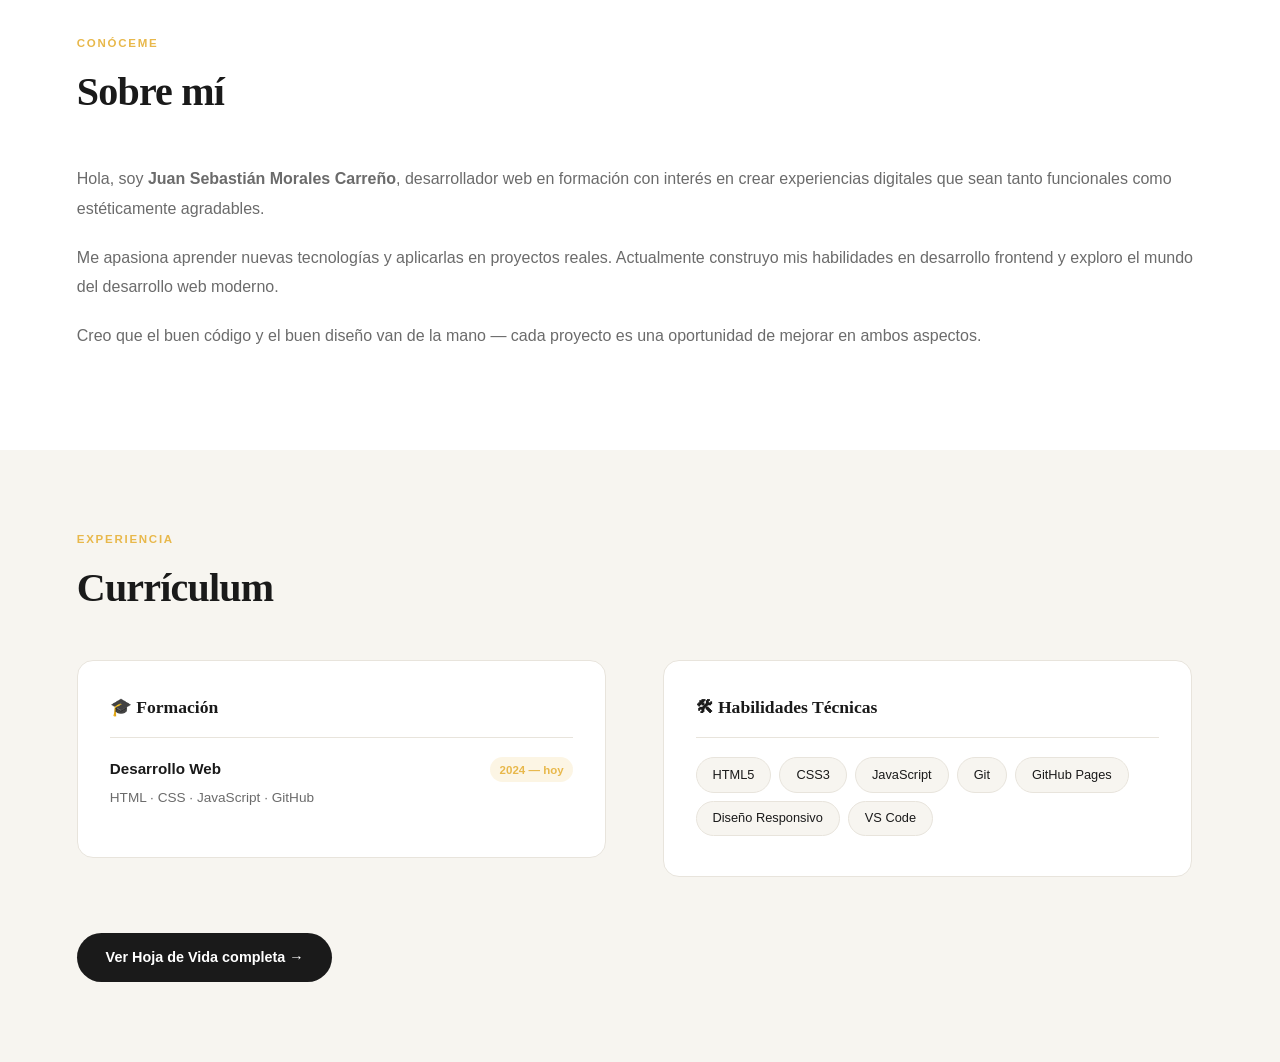
==== commit 2d696e4c: "Update index.html" ====
--- a/index.html
+++ b/index.html
@@ -103,12 +103,12 @@
           <span class="etiqueta-tech">CSS</span>
         </div>
       </a>
-  <a class="tarjeta-proyecto" href="./proyectos/pagina_web/index.html" target="_blank">
+<a class="tarjeta-proyecto" href="./proyectos/pagina_web/index.html" target="_blank">
   <span class="icono-proyecto">🍔</span>
   <span class="nombre-proyecto">Foodied</span>
   <p class="descripcion-proyecto">
-    Landing page de restaurante con hero animado, tarjetas de menú
-    y sección de beneficios. Diseño moderno en paleta verde.
+    Tienda web de comida rápida con menú de productos,
+    precios y botones de compra. Diseño limpio en paleta verde.
   </p>
   <div class="grupo-etiquetas">
     <span class="etiqueta-tech">HTML</span>
